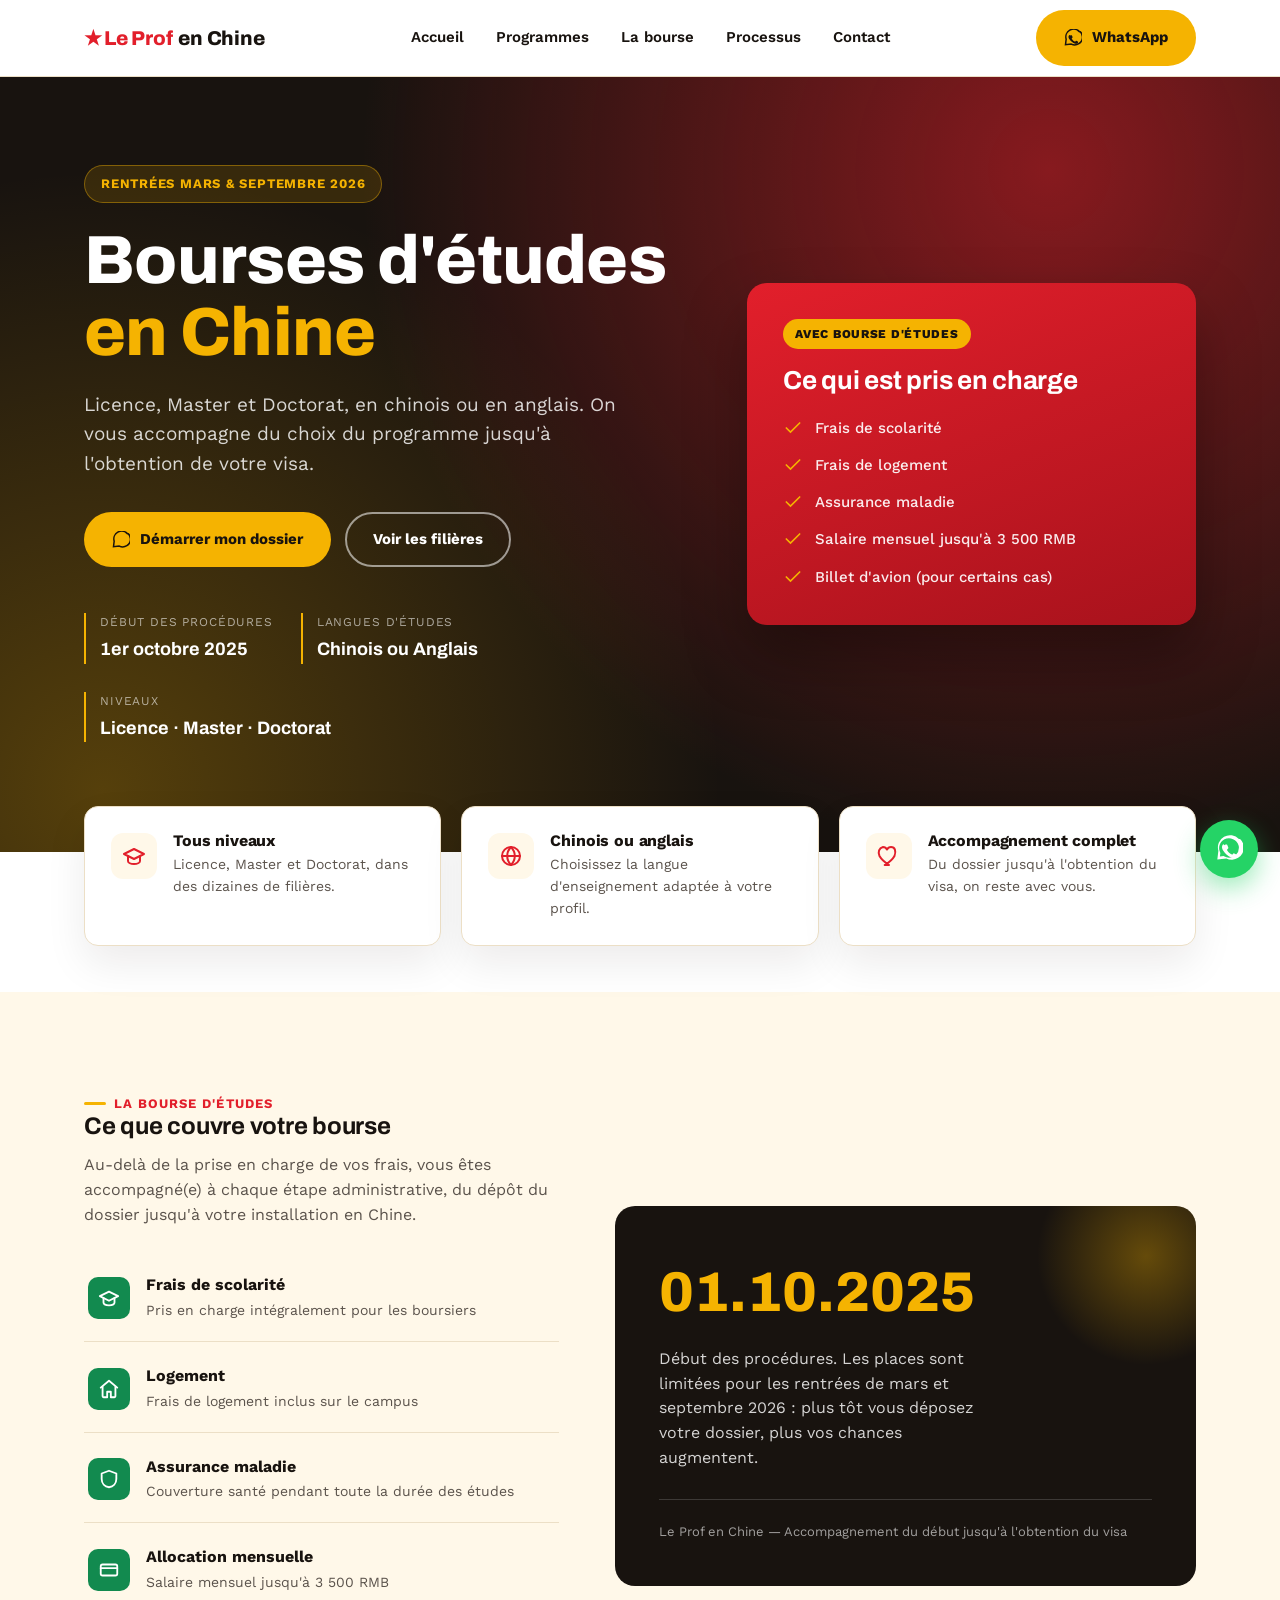
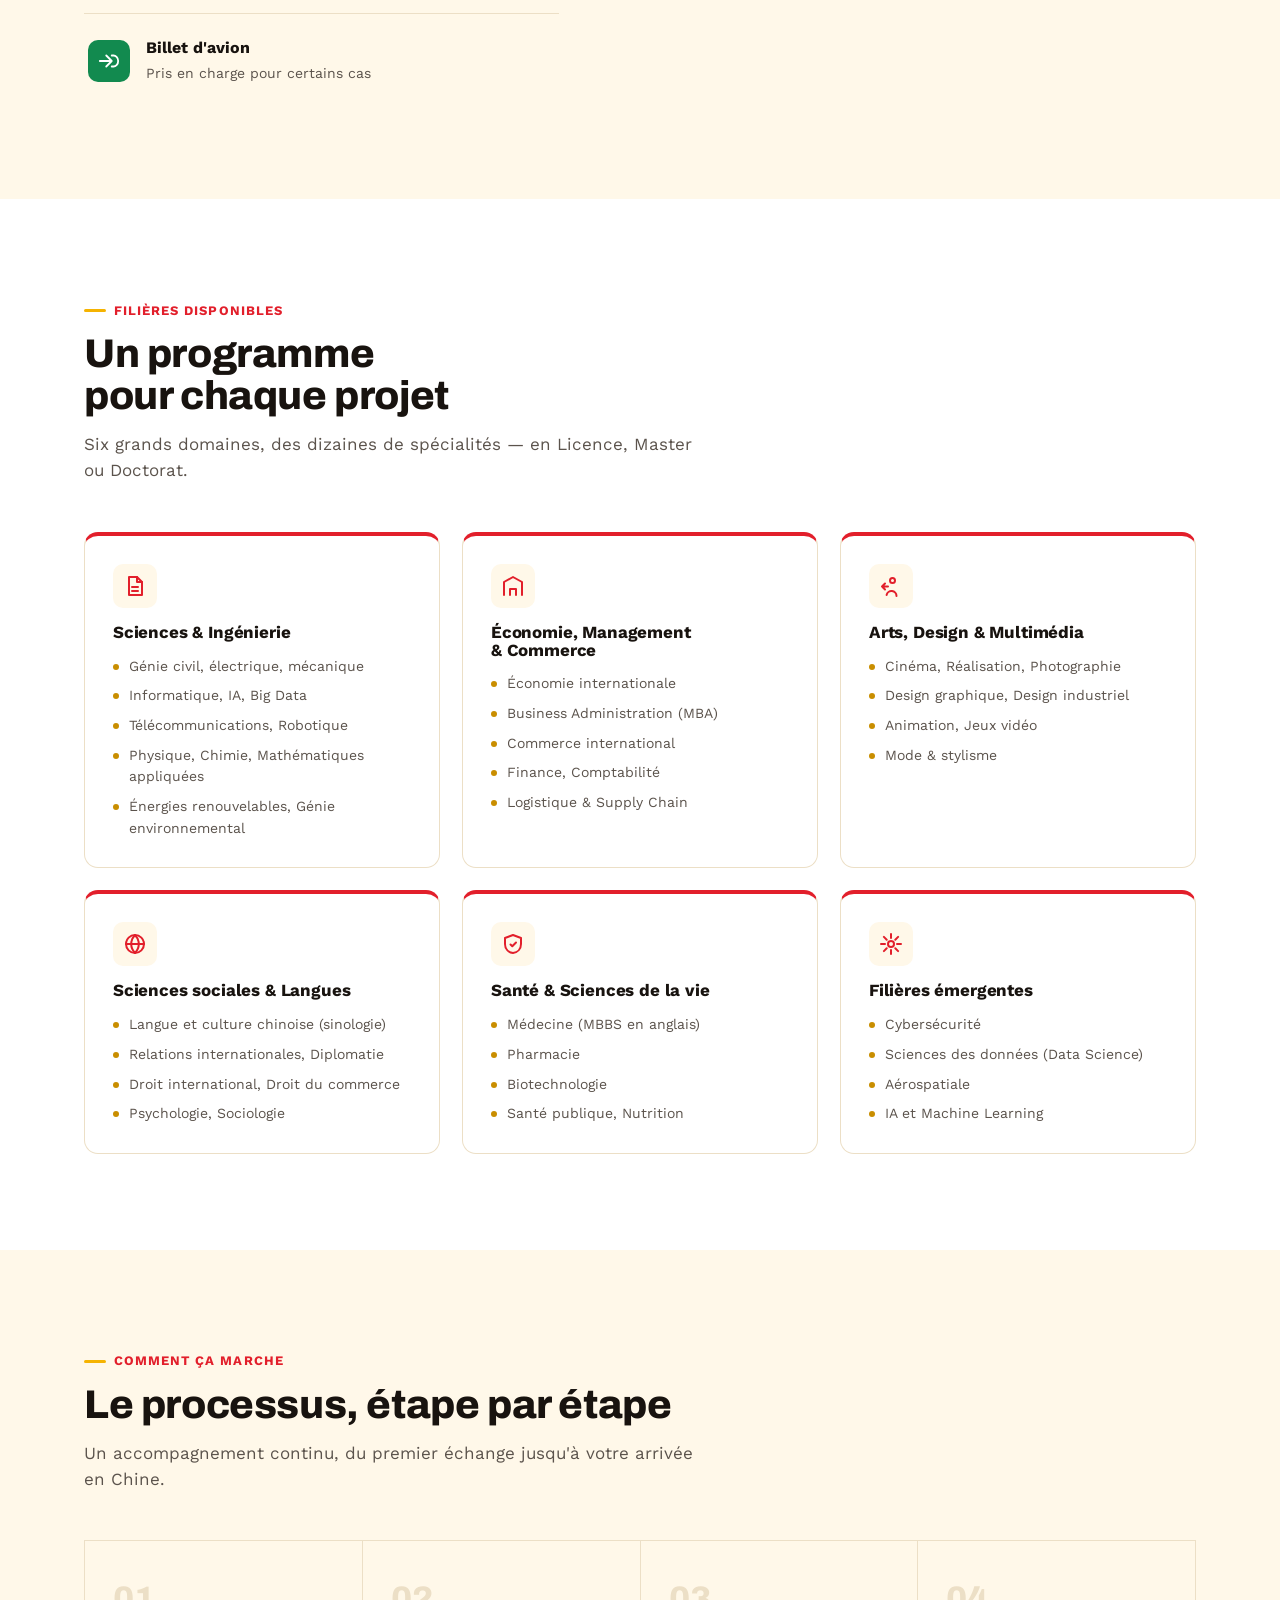
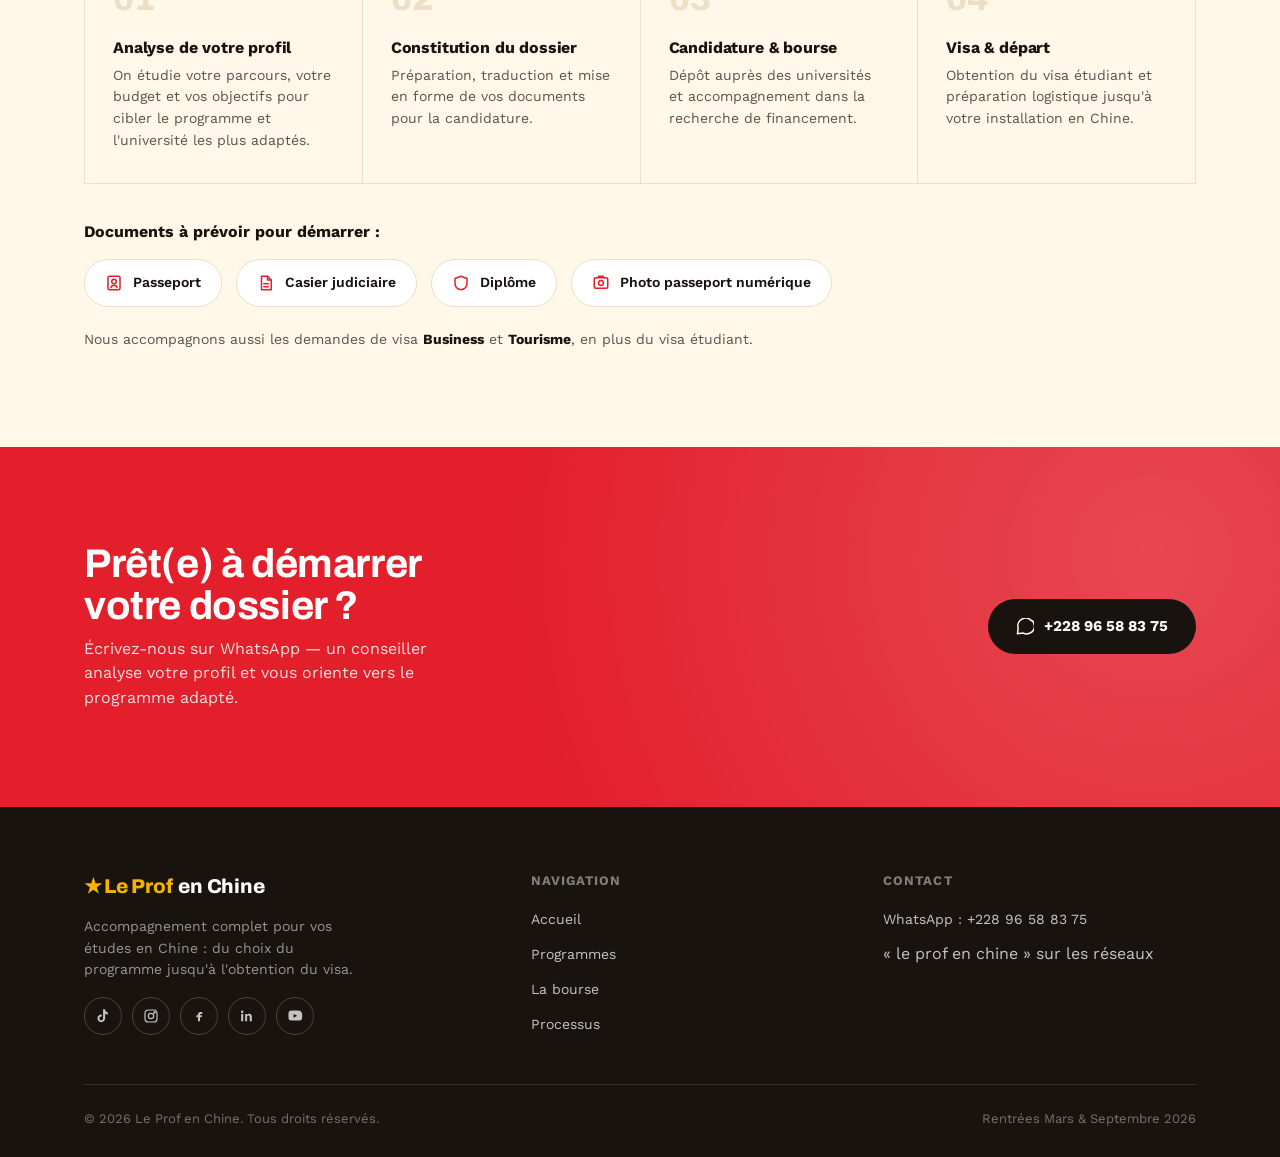
==== site_vitrine/index.html @ 656c13ec "Réorganise le dépôt et ajoute le site vitrine - Déplace l'application Django (agent WhatsApp + dashb" ====
<!DOCTYPE html>
<html lang="fr">
<head>
<meta charset="UTF-8">
<meta name="viewport" content="width=device-width, initial-scale=1.0">
<title>Le Prof en Chine — Bourses d'études en Chine</title>
<meta name="description" content="Licence, Master, Doctorat en Chine avec bourse : programmes, avantages et accompagnement complet du dossier jusqu'au visa. Rentrées mars et septembre 2026.">

<link rel="preconnect" href="https://fonts.googleapis.com">
<link rel="preconnect" href="https://fonts.gstatic.com" crossorigin>
<link href="https://fonts.googleapis.com/css2?family=Archivo:wght@700;800&family=Work+Sans:wght@400;500;600;700&display=swap" rel="stylesheet">

<link rel="stylesheet" href="assets/css/style.css">
</head>
<body>

<!-- =========================================================
     HEADER
========================================================= -->
<header class="site-header">
    <div class="container">
        <a href="#accueil" class="logo">
            <span class="star">★</span><span class="accent">Le Prof</span>&nbsp;en&nbsp;Chine
        </a>

        <nav class="nav-links" id="navLinks">
            <a href="#accueil">Accueil</a>
            <a href="#programmes">Programmes</a>
            <a href="#bourse">La bourse</a>
            <a href="#processus">Processus</a>
            <a href="#contact">Contact</a>
        </nav>

        <div class="header-actions">
            <a href="https://wa.me/22896588375" target="_blank" rel="noopener" class="btn btn-primary">
                <svg viewBox="0 0 24 24" fill="none" stroke="currentColor" stroke-width="2"><path d="M20.5 3.5a10.4 10.4 0 0 0-17.6 10L2 21l7.7-.9a10.4 10.4 0 0 0 15-9.4c0-2.8-1.1-5.4-3.2-7.2Z"/><path d="M8.5 8.7c.2-.5.5-.5.8-.5h.6c.2 0 .5 0 .7.5s.8 1.9.8 2.1.1.3 0 .5c-.1.2-.2.3-.4.5l-.5.6c-.2.2-.3.4-.1.7.2.3.8 1.3 1.7 2.1 1.2 1 2.1 1.4 2.4 1.5.3.2.5.1.7-.1l.6-.7c.2-.3.4-.2.7-.1l1.8.9c.3.1.5.2.5.4.1.5.1 1.1-.2 1.5-.3.5-1.5 1.1-2.2 1.1-.7 0-1.5-.1-3.8-1.1-3.2-1.4-5.1-4.6-5.3-4.8-.2-.2-1.3-1.7-1.3-3.2 0-1.5.8-2.3 1.1-2.6Z" fill="currentColor" stroke="none"/></svg>
                <span>WhatsApp</span>
            </a>
            <button class="nav-toggle" id="navToggle" aria-label="Ouvrir le menu" aria-expanded="false">
                <svg viewBox="0 0 24 24" fill="none" stroke="currentColor" stroke-width="2" stroke-linecap="round"><path d="M4 7h16M4 12h16M4 17h16"/></svg>
            </button>
        </div>
    </div>
</header>

<!-- =========================================================
     HERO
========================================================= -->
<section class="hero" id="accueil">
    <div class="container">
        <div>
            <span class="hero-eyebrow">Rentrées mars &amp; septembre 2026</span>

            <h1>Bourses d'études<br><span class="hl-gold">en Chine</span></h1>

            <p class="lede">
                Licence, Master et Doctorat, en chinois ou en anglais.
                On vous accompagne du choix du programme jusqu'à l'obtention
                de votre visa.
            </p>

            <div class="hero-cta">
                <a href="https://wa.me/22896588375" target="_blank" rel="noopener" class="btn btn-primary">
                    <svg viewBox="0 0 24 24" fill="none" stroke="currentColor" stroke-width="2"><path d="M20.5 3.5a10.4 10.4 0 0 0-17.6 10L2 21l7.7-.9a10.4 10.4 0 0 0 15-9.4c0-2.8-1.1-5.4-3.2-7.2Z"/></svg>
                    Démarrer mon dossier
                </a>
                <a href="#programmes" class="btn btn-outline">Voir les filières</a>
            </div>

            <div class="hero-facts">
                <div>
                    <span class="fact-label">Début des procédures</span>
                    <span class="fact-value">1er octobre 2025</span>
                </div>
                <div>
                    <span class="fact-label">Langues d'études</span>
                    <span class="fact-value">Chinois ou Anglais</span>
                </div>
                <div>
                    <span class="fact-label">Niveaux</span>
                    <span class="fact-value">Licence · Master · Doctorat</span>
                </div>
            </div>
        </div>

        <div class="hero-panel">
            <span class="panel-tag">Avec bourse d'études</span>
            <h3>Ce qui est pris en charge</h3>
            <ul>
                <li>
                    <svg viewBox="0 0 24 24" fill="none" stroke="currentColor" stroke-width="2" stroke-linecap="round"><path d="M20 6 9 17l-5-5"/></svg>
                    Frais de scolarité
                </li>
                <li>
                    <svg viewBox="0 0 24 24" fill="none" stroke="currentColor" stroke-width="2" stroke-linecap="round"><path d="M20 6 9 17l-5-5"/></svg>
                    Frais de logement
                </li>
                <li>
                    <svg viewBox="0 0 24 24" fill="none" stroke="currentColor" stroke-width="2" stroke-linecap="round"><path d="M20 6 9 17l-5-5"/></svg>
                    Assurance maladie
                </li>
                <li>
                    <svg viewBox="0 0 24 24" fill="none" stroke="currentColor" stroke-width="2" stroke-linecap="round"><path d="M20 6 9 17l-5-5"/></svg>
                    Salaire mensuel jusqu'à 3 500 RMB
                </li>
                <li>
                    <svg viewBox="0 0 24 24" fill="none" stroke="currentColor" stroke-width="2" stroke-linecap="round"><path d="M20 6 9 17l-5-5"/></svg>
                    Billet d'avion (pour certains cas)
                </li>
            </ul>
        </div>
    </div>
</section>

<!-- =========================================================
     VALUE STRIP
========================================================= -->
<section class="value-strip">
    <div class="container">
        <div class="value-card reveal">
            <div class="icon">
                <svg viewBox="0 0 24 24" fill="none" stroke="currentColor" stroke-width="2" stroke-linecap="round" stroke-linejoin="round"><path d="M22 10 12 5 2 10l10 5 10-5Z"/><path d="M6 12v5c0 1.7 2.7 3 6 3s6-1.3 6-3v-5"/></svg>
            </div>
            <div>
                <h4>Tous niveaux</h4>
                <p>Licence, Master et Doctorat, dans des dizaines de filières.</p>
            </div>
        </div>

        <div class="value-card reveal">
            <div class="icon">
                <svg viewBox="0 0 24 24" fill="none" stroke="currentColor" stroke-width="2" stroke-linecap="round" stroke-linejoin="round"><circle cx="12" cy="12" r="9"/><path d="M3 12h18M12 3c2.5 2.6 3.8 5.7 3.8 9s-1.3 6.4-3.8 9c-2.5-2.6-3.8-5.7-3.8-9S9.5 5.6 12 3Z"/></svg>
            </div>
            <div>
                <h4>Chinois ou anglais</h4>
                <p>Choisissez la langue d'enseignement adaptée à votre profil.</p>
            </div>
        </div>

        <div class="value-card reveal">
            <div class="icon">
                <svg viewBox="0 0 24 24" fill="none" stroke="currentColor" stroke-width="2" stroke-linecap="round" stroke-linejoin="round"><path d="M12 21s-7-4.5-9.5-9C.7 8 2 4 6 3c2 0 3.5 1.5 4 2.5C10.5 4.5 12 3 14 3c4 0 5.3 4 3.5 9-2.5 4.5-9.5 9-9.5 9-.7 0 0 0 0 0Z"/></svg>
            </div>
            <div>
                <h4>Accompagnement complet</h4>
                <p>Du dossier jusqu'à l'obtention du visa, on reste avec vous.</p>
            </div>
        </div>
    </div>
</section>

<!-- =========================================================
     BOURSE — AVANTAGES
========================================================= -->
<section id="bourse" class="alt">
    <div class="container">
        <div class="benefits-wrap">
            <div class="reveal">
                <span class="eyebrow">La bourse d'études</span>
                <h2>Ce que couvre votre bourse</h2>
                <p style="margin-top:14px;color:var(--ink-soft);">
                    Au-delà de la prise en charge de vos frais, vous êtes
                    accompagné(e) à chaque étape administrative, du dépôt
                    du dossier jusqu'à votre installation en Chine.
                </p>

                <div class="benefits-list" style="margin-top:28px;">
                    <div class="benefit-row">
                        <span class="icon">
                            <svg viewBox="0 0 24 24" fill="none" stroke="currentColor" stroke-width="2" stroke-linecap="round" stroke-linejoin="round"><path d="M22 10 12 5 2 10l10 5 10-5Z"/><path d="M6 12v5c0 1.7 2.7 3 6 3s6-1.3 6-3v-5"/></svg>
                        </span>
                        <span class="text">
                            <strong>Frais de scolarité</strong>
                            <span>Pris en charge intégralement pour les boursiers</span>
                        </span>
                    </div>
                    <div class="benefit-row">
                        <span class="icon">
                            <svg viewBox="0 0 24 24" fill="none" stroke="currentColor" stroke-width="2" stroke-linecap="round" stroke-linejoin="round"><path d="M3 10.5 12 3l9 7.5"/><path d="M5 9.5V20a1 1 0 0 0 1 1h4v-6h4v6h4a1 1 0 0 0 1-1V9.5"/></svg>
                        </span>
                        <span class="text">
                            <strong>Logement</strong>
                            <span>Frais de logement inclus sur le campus</span>
                        </span>
                    </div>
                    <div class="benefit-row">
                        <span class="icon">
                            <svg viewBox="0 0 24 24" fill="none" stroke="currentColor" stroke-width="2" stroke-linecap="round" stroke-linejoin="round"><path d="M12 3 4 6v6c0 5 3.4 8.4 8 9 4.6-.6 8-4 8-9V6l-8-3Z"/></svg>
                        </span>
                        <span class="text">
                            <strong>Assurance maladie</strong>
                            <span>Couverture santé pendant toute la durée des études</span>
                        </span>
                    </div>
                    <div class="benefit-row">
                        <span class="icon">
                            <svg viewBox="0 0 24 24" fill="none" stroke="currentColor" stroke-width="2" stroke-linecap="round" stroke-linejoin="round"><rect x="3" y="6" width="18" height="12" rx="2"/><path d="M3 10h18"/></svg>
                        </span>
                        <span class="text">
                            <strong>Allocation mensuelle</strong>
                            <span>Salaire mensuel jusqu'à 3 500 RMB</span>
                        </span>
                    </div>
                    <div class="benefit-row">
                        <span class="icon">
                            <svg viewBox="0 0 24 24" fill="none" stroke="currentColor" stroke-width="2" stroke-linecap="round" stroke-linejoin="round"><path d="M2 12h13M9 6l6 6-6 6"/><path d="M15 6h2c2 0 5 2 5 6s-3 6-5 6h-2"/></svg>
                        </span>
                        <span class="text">
                            <strong>Billet d'avion</strong>
                            <span>Pris en charge pour certains cas</span>
                        </span>
                    </div>
                </div>
            </div>

            <div class="benefits-card reveal">
                <span class="stat">01.10.2025</span>
                <p>Début des procédures. Les places sont limitées pour les
                    rentrées de mars et septembre 2026 : plus tôt vous
                    déposez votre dossier, plus vos chances augmentent.</p>
                <div class="quote-source">Le Prof en Chine — Accompagnement du début jusqu'à l'obtention du visa</div>
            </div>
        </div>
    </div>
</section>

<!-- =========================================================
     PROGRAMMES / FILIÈRES
========================================================= -->
<section id="programmes">
    <div class="container">
        <div class="section-head reveal">
            <span class="eyebrow">Filières disponibles</span>
            <h2>Un programme pour chaque projet</h2>
            <p>Six grands domaines, des dizaines de spécialités — en Licence, Master ou Doctorat.</p>
        </div>

        <div class="programs-grid">

            <div class="program-card reveal">
                <div class="icon">
                    <svg viewBox="0 0 24 24" fill="none" stroke="currentColor" stroke-width="2" stroke-linecap="round" stroke-linejoin="round"><path d="M14 3v5h5"/><path d="M6 3h8l5 5v13H6z"/><path d="M9 13h6M9 17h6"/></svg>
                </div>
                <h3>Sciences &amp; Ingénierie</h3>
                <ul>
                    <li>Génie civil, électrique, mécanique</li>
                    <li>Informatique, IA, Big Data</li>
                    <li>Télécommunications, Robotique</li>
                    <li>Physique, Chimie, Mathématiques appliquées</li>
                    <li>Énergies renouvelables, Génie environnemental</li>
                </ul>
            </div>

            <div class="program-card reveal">
                <div class="icon">
                    <svg viewBox="0 0 24 24" fill="none" stroke="currentColor" stroke-width="2" stroke-linecap="round" stroke-linejoin="round"><path d="M3 21V8l9-5 9 5v13"/><path d="M9 21v-6h6v6"/></svg>
                </div>
                <h3>Économie, Management &amp; Commerce</h3>
                <ul>
                    <li>Économie internationale</li>
                    <li>Business Administration (MBA)</li>
                    <li>Commerce international</li>
                    <li>Finance, Comptabilité</li>
                    <li>Logistique &amp; Supply Chain</li>
                </ul>
            </div>

            <div class="program-card reveal">
                <div class="icon">
                    <svg viewBox="0 0 24 24" fill="none" stroke="currentColor" stroke-width="2" stroke-linecap="round" stroke-linejoin="round"><circle cx="13.5" cy="6.5" r="2.5"/><path d="M17.5 22a5 5 0 0 0-9.9-1M6 9.5l-3 3 3 3M3 12.5h6"/></svg>
                </div>
                <h3>Arts, Design &amp; Multimédia</h3>
                <ul>
                    <li>Cinéma, Réalisation, Photographie</li>
                    <li>Design graphique, Design industriel</li>
                    <li>Animation, Jeux vidéo</li>
                    <li>Mode &amp; stylisme</li>
                </ul>
            </div>

            <div class="program-card reveal">
                <div class="icon">
                    <svg viewBox="0 0 24 24" fill="none" stroke="currentColor" stroke-width="2" stroke-linecap="round" stroke-linejoin="round"><circle cx="12" cy="12" r="9"/><path d="M3 12h18M12 3c2.5 2.6 3.8 5.7 3.8 9s-1.3 6.4-3.8 9c-2.5-2.6-3.8-5.7-3.8-9S9.5 5.6 12 3Z"/></svg>
                </div>
                <h3>Sciences sociales &amp; Langues</h3>
                <ul>
                    <li>Langue et culture chinoise (sinologie)</li>
                    <li>Relations internationales, Diplomatie</li>
                    <li>Droit international, Droit du commerce</li>
                    <li>Psychologie, Sociologie</li>
                </ul>
            </div>

            <div class="program-card reveal">
                <div class="icon">
                    <svg viewBox="0 0 24 24" fill="none" stroke="currentColor" stroke-width="2" stroke-linecap="round" stroke-linejoin="round"><path d="M12 3 4 6v6c0 5 3.4 8.4 8 9 4.6-.6 8-4 8-9V6l-8-3Z"/><path d="M9.5 12.5l1.8 1.8L15 10.5"/></svg>
                </div>
                <h3>Santé &amp; Sciences de la vie</h3>
                <ul>
                    <li>Médecine (MBBS en anglais)</li>
                    <li>Pharmacie</li>
                    <li>Biotechnologie</li>
                    <li>Santé publique, Nutrition</li>
                </ul>
            </div>

            <div class="program-card reveal">
                <div class="icon">
                    <svg viewBox="0 0 24 24" fill="none" stroke="currentColor" stroke-width="2" stroke-linecap="round" stroke-linejoin="round"><path d="M12 2v4M12 18v4M4.9 4.9l2.8 2.8M16.3 16.3l2.8 2.8M2 12h4M18 12h4M4.9 19.1l2.8-2.8M16.3 7.7l2.8-2.8"/><circle cx="12" cy="12" r="3"/></svg>
                </div>
                <h3>Filières émergentes</h3>
                <ul>
                    <li>Cybersécurité</li>
                    <li>Sciences des données (Data Science)</li>
                    <li>Aérospatiale</li>
                    <li>IA et Machine Learning</li>
                </ul>
            </div>

        </div>
    </div>
</section>

<!-- =========================================================
     PROCESSUS
========================================================= -->
<section id="processus" class="alt">
    <div class="container">
        <div class="section-head reveal">
            <span class="eyebrow">Comment ça marche</span>
            <h2>Le processus, étape par étape</h2>
            <p>Un accompagnement continu, du premier échange jusqu'à votre arrivée en Chine.</p>
        </div>

        <div class="process-list reveal">
            <div class="process-step">
                <h4>Analyse de votre profil</h4>
                <p>On étudie votre parcours, votre budget et vos objectifs pour cibler le programme et l'université les plus adaptés.</p>
            </div>
            <div class="process-step">
                <h4>Constitution du dossier</h4>
                <p>Préparation, traduction et mise en forme de vos documents pour la candidature.</p>
            </div>
            <div class="process-step">
                <h4>Candidature &amp; bourse</h4>
                <p>Dépôt auprès des universités et accompagnement dans la recherche de financement.</p>
            </div>
            <div class="process-step">
                <h4>Visa &amp; départ</h4>
                <p>Obtention du visa étudiant et préparation logistique jusqu'à votre installation en Chine.</p>
            </div>
        </div>

        <div style="margin-top:36px;" class="reveal">
            <p style="font-weight:700;margin-bottom:14px;">Documents à prévoir pour démarrer :</p>
            <div class="docs-strip">
                <span class="doc-chip">
                    <svg viewBox="0 0 24 24" fill="none" stroke="currentColor" stroke-width="2" stroke-linecap="round" stroke-linejoin="round"><rect x="4" y="3" width="16" height="18" rx="2"/><circle cx="12" cy="10" r="3"/><path d="M8 18c.5-2 2-3 4-3s3.5 1 4 3"/></svg>
                    Passeport
                </span>
                <span class="doc-chip">
                    <svg viewBox="0 0 24 24" fill="none" stroke="currentColor" stroke-width="2" stroke-linecap="round" stroke-linejoin="round"><path d="M14 3v5h5"/><path d="M6 3h8l5 5v13H6z"/><path d="M9 13h6M9 17h6"/></svg>
                    Casier judiciaire
                </span>
                <span class="doc-chip">
                    <svg viewBox="0 0 24 24" fill="none" stroke="currentColor" stroke-width="2" stroke-linecap="round" stroke-linejoin="round"><path d="M12 3 4 6v6c0 5 3.4 8.4 8 9 4.6-.6 8-4 8-9V6l-8-3Z"/></svg>
                    Diplôme
                </span>
                <span class="doc-chip">
                    <svg viewBox="0 0 24 24" fill="none" stroke="currentColor" stroke-width="2" stroke-linecap="round" stroke-linejoin="round"><rect x="3" y="5" width="18" height="14" rx="2"/><circle cx="12" cy="12" r="3.2"/><path d="M8 5l1-2h6l1 2"/></svg>
                    Photo passeport numérique
                </span>
            </div>
            <p class="visa-note">Nous accompagnons aussi les demandes de visa <strong>Business</strong> et <strong>Tourisme</strong>, en plus du visa étudiant.</p>
        </div>
    </div>
</section>

<!-- =========================================================
     CTA FINALE
========================================================= -->
<section class="final-cta" id="contact">
    <div class="container">
        <div>
            <h2>Prêt(e) à démarrer votre dossier ?</h2>
            <p>Écrivez-nous sur WhatsApp — un conseiller analyse votre profil et vous oriente vers le programme adapté.</p>
        </div>
        <a href="https://wa.me/22896588375" target="_blank" rel="noopener" class="btn btn-dark">
            <svg viewBox="0 0 24 24" fill="none" stroke="currentColor" stroke-width="2"><path d="M20.5 3.5a10.4 10.4 0 0 0-17.6 10L2 21l7.7-.9a10.4 10.4 0 0 0 15-9.4c0-2.8-1.1-5.4-3.2-7.2Z"/></svg>
            +228 96 58 83 75
        </a>
    </div>
</section>

<!-- =========================================================
     FOOTER
========================================================= -->
<footer>
    <div class="container">
        <div class="footer-grid">
            <div>
                <a href="#accueil" class="logo">
                    <span class="star">★</span><span class="accent">Le Prof</span>&nbsp;en&nbsp;Chine
                </a>
                <p class="footer-tagline">
                    Accompagnement complet pour vos études en Chine :
                    du choix du programme jusqu'à l'obtention du visa.
                </p>

                <div class="social-row">
                    <!-- ⚠️ Liens à compléter avec les vraies URLs de vos profils -->
                    <a href="#" aria-label="TikTok">
                        <svg viewBox="0 0 24 24" fill="currentColor"><path d="M16.6 5.1c-.9-.8-1.4-1.9-1.4-3.1h-3.1v13.6c0 1.5-1.2 2.7-2.7 2.7s-2.7-1.2-2.7-2.7 1.2-2.7 2.7-2.7c.3 0 .5 0 .8.1V9.8c-.3 0-.5-.1-.8-.1-3.2 0-5.8 2.6-5.8 5.8s2.6 5.8 5.8 5.8 5.8-2.6 5.8-5.8V8.4c1.2.9 2.7 1.4 4.3 1.4V6.7c-1 0-1.9-.3-2.9-1.6Z"/></svg>
                    </a>
                    <a href="#" aria-label="Instagram">
                        <svg viewBox="0 0 24 24" fill="none" stroke="currentColor" stroke-width="1.8"><rect x="3" y="3" width="18" height="18" rx="5"/><circle cx="12" cy="12" r="4"/><circle cx="17.2" cy="6.8" r="1"/></svg>
                    </a>
                    <a href="#" aria-label="Facebook">
                        <svg viewBox="0 0 24 24" fill="currentColor"><path d="M14 9h3V6h-3c-2 0-3.5 1.6-3.5 3.5V11H8v3h2.5v6h3v-6H16l.5-3h-3V9.8c0-.5.3-.8.5-.8Z"/></svg>
                    </a>
                    <a href="#" aria-label="LinkedIn">
                        <svg viewBox="0 0 24 24" fill="currentColor"><path d="M4.8 3.9a1.9 1.9 0 1 0 0 3.8 1.9 1.9 0 0 0 0-3.8ZM3.2 9h3.2v11H3.2V9Zm6 0h3v1.5h.1c.4-.8 1.5-1.7 3.1-1.7 3.3 0 3.9 2.2 3.9 5V20h-3.2v-5.6c0-1.3 0-3-1.8-3s-2.1 1.4-2.1 2.9V20H9.2V9Z"/></svg>
                    </a>
                    <a href="#" aria-label="YouTube">
                        <svg viewBox="0 0 24 24" fill="currentColor"><path d="M21.6 7.2s-.2-1.5-.9-2.2c-.8-.9-1.7-.9-2.2-1C15.3 3.8 12 3.8 12 3.8h0s-3.3 0-6.5.2c-.5 0-1.4.1-2.2 1-.7.7-.9 2.2-.9 2.2S2.2 9 2.2 10.7v1.5C2.2 14 2.4 15.6 2.4 15.6s.2 1.5.9 2.2c.8.9 1.9.8 2.4.9 1.7.2 7.3.2 7.3.2s3.3 0 6.5-.2c.5-.1 1.4-.1 2.2-1 .7-.7.9-2.2.9-2.2s.2-1.6.2-3.3v-1.5c0-1.7-.2-3.4-.2-3.4ZM9.9 14.6V8.9l5.4 2.9-5.4 2.8Z"/></svg>
                    </a>
                </div>
            </div>

            <div class="footer-col">
                <h5>Navigation</h5>
                <ul>
                    <li><a href="#accueil">Accueil</a></li>
                    <li><a href="#programmes">Programmes</a></li>
                    <li><a href="#bourse">La bourse</a></li>
                    <li><a href="#processus">Processus</a></li>
                </ul>
            </div>

            <div class="footer-col">
                <h5>Contact</h5>
                <ul>
                    <li><a href="https://wa.me/22896588375" target="_blank" rel="noopener">WhatsApp : +228 96 58 83 75</a></li>
                    <li><span>« le prof en chine » sur les réseaux</span></li>
                </ul>
            </div>
        </div>

        <div class="footer-bottom">
            <span>© <span id="year"></span> Le Prof en Chine. Tous droits réservés.</span>
            <span>Rentrées Mars &amp; Septembre 2026</span>
        </div>
    </div>
</footer>

<a href="https://wa.me/22896588375" target="_blank" rel="noopener" class="whatsapp-float" aria-label="Contacter sur WhatsApp">
    <svg viewBox="0 0 24 24" fill="currentColor"><path d="M20.5 3.5a10.4 10.4 0 0 0-17.6 10L2 21l7.7-.9a10.4 10.4 0 0 0 15-9.4c0-2.8-1.1-5.4-3.2-7.2Zm-8.5 16a8.4 8.4 0 0 1-4.3-1.2l-.3-.2-3.2.4.4-3.1-.2-.3A8.5 8.5 0 1 1 20.5 11a8.5 8.5 0 0 1-8.5 8.5Z"/><path d="M8.5 8.7c.2-.5.5-.5.8-.5h.6c.2 0 .5 0 .7.5s.8 1.9.8 2.1.1.3 0 .5c-.1.2-.2.3-.4.5l-.5.6c-.2.2-.3.4-.1.7.2.3.8 1.3 1.7 2.1 1.2 1 2.1 1.4 2.4 1.5.3.2.5.1.7-.1l.6-.7c.2-.3.4-.2.7-.1l1.8.9c.3.1.5.2.5.4.1.5.1 1.1-.2 1.5-.3.5-1.5 1.1-2.2 1.1-.7 0-1.5-.1-3.8-1.1-3.2-1.4-5.1-4.6-5.3-4.8-.2-.2-1.3-1.7-1.3-3.2 0-1.5.8-2.3 1.1-2.6Z"/></svg>
</a>

<script src="assets/js/script.js"></script>
</body>
</html>
---- site_vitrine/assets/css/style.css ----
/* =========================================================
   LE PROF EN CHINE — SITE VITRINE
   Palette : rouge / or / vert (identité des supports de com)
   Display : Archivo — Texte : Work Sans
   ========================================================= */

:root {
    --red: #e21f2b;
    --red-deep: #a8121c;
    --gold: #f5b301;
    --gold-deep: #c98e00;
    --green: #128a4f;
    --ink: #18130f;
    --ink-soft: #5b534c;
    --paper: #ffffff;
    --paper-alt: #fff8e9;
    --line: #ecdfc6;
    --night: #18130f;

    --font-display: "Archivo", "Arial Black", sans-serif;
    --font-body: "Work Sans", "Segoe UI", sans-serif;

    --container: 1160px;
    --radius: 8px;
}

/* =========================
   RESET
========================= */

* {
    margin: 0;
    padding: 0;
    box-sizing: border-box;
}

html {
    scroll-behavior: smooth;
}

@media (prefers-reduced-motion: reduce) {
    html {
        scroll-behavior: auto;
    }
    * {
        animation-duration: 0.01ms !important;
        transition-duration: 0.01ms !important;
    }
}

body {
    font-family: var(--font-body);
    color: var(--ink);
    background: var(--paper);
    line-height: 1.55;
    -webkit-font-smoothing: antialiased;
}

img {
    max-width: 100%;
    display: block;
}

a {
    color: inherit;
    text-decoration: none;
}

ul {
    list-style: none;
}

h1, h2, h3, h4 {
    font-family: var(--font-display);
    line-height: 1.05;
    text-wrap: balance;
    letter-spacing: -0.01em;
}

.container {
    width: 100%;
    max-width: var(--container);
    margin: 0 auto;
    padding: 0 24px;
}

.eyebrow {
    display: inline-flex;
    align-items: center;
    gap: 8px;
    font-family: var(--font-body);
    font-weight: 700;
    font-size: 13px;
    letter-spacing: 0.08em;
    text-transform: uppercase;
    color: var(--red);
}

.eyebrow::before {
    content: "";
    width: 22px;
    height: 3px;
    background: var(--gold);
    border-radius: 2px;
}

section {
    padding: 96px 0;
}

@media (max-width: 760px) {
    section {
        padding: 64px 0;
    }
}

.section-head {
    max-width: 620px;
    margin-bottom: 48px;
}

.section-head h2 {
    font-size: clamp(28px, 4vw, 40px);
    margin-top: 12px;
    font-weight: 800;
}

.section-head p {
    margin-top: 14px;
    color: var(--ink-soft);
    font-size: 17px;
}

.alt {
    background: var(--paper-alt);
}

/* =========================
   BUTTONS
========================= */

.btn {
    display: inline-flex;
    align-items: center;
    gap: 10px;
    padding: 14px 26px;
    border-radius: 999px;
    font-family: var(--font-body);
    font-weight: 700;
    font-size: 15px;
    border: 2px solid transparent;
    cursor: pointer;
    transition: transform 0.15s ease, background 0.15s ease, border-color 0.15s ease;
    white-space: nowrap;
}

.btn:hover {
    transform: translateY(-2px);
}

.btn:focus-visible {
    outline: 3px solid var(--gold);
    outline-offset: 2px;
}

.btn-primary {
    background: var(--gold);
    color: var(--ink);
}

.btn-primary:hover {
    background: var(--gold-deep);
}

.btn-outline {
    border-color: rgba(255, 255, 255, 0.55);
    color: inherit;
}

.btn-outline:hover {
    border-color: currentColor;
}

.btn-dark {
    background: var(--ink);
    color: #fff;
}

.btn-dark:hover {
    background: #000;
}

.btn svg {
    width: 18px;
    height: 18px;
    flex-shrink: 0;
}

/* =========================
   HEADER
========================= */

.site-header {
    position: sticky;
    top: 0;
    z-index: 100;
    background: rgba(255, 255, 255, 0.92);
    backdrop-filter: blur(8px);
    border-bottom: 1px solid var(--line);
}

.site-header .container {
    display: flex;
    align-items: center;
    justify-content: space-between;
    height: 76px;
}

.logo {
    display: flex;
    align-items: baseline;
    gap: 2px;
    font-family: var(--font-display);
    font-weight: 800;
    font-size: 20px;
    letter-spacing: -0.01em;
}

.logo .star {
    color: var(--red);
}

.logo .accent {
    color: var(--red);
}

.nav-links {
    display: flex;
    align-items: center;
    gap: 32px;
}

.nav-links a {
    font-weight: 600;
    font-size: 15px;
    color: var(--ink);
    position: relative;
    padding: 6px 0;
}

.nav-links a::after {
    content: "";
    position: absolute;
    left: 0;
    right: 0;
    bottom: 0;
    height: 2px;
    background: var(--red);
    transform: scaleX(0);
    transform-origin: left;
    transition: transform 0.2s ease;
}

.nav-links a:hover::after {
    transform: scaleX(1);
}

.header-actions {
    display: flex;
    align-items: center;
    gap: 18px;
}

.nav-toggle {
    display: none;
    background: none;
    border: none;
    cursor: pointer;
    padding: 8px;
}

.nav-toggle svg {
    width: 26px;
    height: 26px;
}

@media (max-width: 860px) {
    .nav-links {
        position: fixed;
        top: 76px;
        left: 0;
        right: 0;
        background: var(--paper);
        flex-direction: column;
        align-items: flex-start;
        gap: 0;
        padding: 8px 24px 20px;
        border-bottom: 1px solid var(--line);
        transform: translateY(-8px);
        opacity: 0;
        pointer-events: none;
        transition: opacity 0.18s ease, transform 0.18s ease;
    }

    .nav-links.open {
        transform: translateY(0);
        opacity: 1;
        pointer-events: auto;
    }

    .nav-links a {
        width: 100%;
        padding: 12px 0;
        border-bottom: 1px solid var(--line);
    }

    .header-actions .btn-primary span {
        display: none;
    }

    .nav-toggle {
        display: block;
    }
}

/* =========================
   HERO
========================= */

.hero {
    position: relative;
    background: var(--night);
    color: #fff;
    overflow: hidden;
    padding: 88px 0 110px;
}

.hero::before {
    content: "";
    position: absolute;
    inset: 0;
    background:
        radial-gradient(circle at 82% 12%, rgba(226, 31, 43, 0.55), transparent 55%),
        radial-gradient(circle at 8% 92%, rgba(245, 179, 1, 0.28), transparent 45%);
    pointer-events: none;
}

.hero .container {
    position: relative;
    display: grid;
    grid-template-columns: 1.15fr 0.85fr;
    gap: 56px;
    align-items: center;
}

@media (max-width: 900px) {
    .hero .container {
        grid-template-columns: 1fr;
    }
}

.hero-eyebrow {
    display: inline-flex;
    align-items: center;
    gap: 8px;
    background: rgba(245, 179, 1, 0.14);
    border: 1px solid rgba(245, 179, 1, 0.4);
    color: var(--gold);
    font-weight: 700;
    font-size: 13px;
    letter-spacing: 0.06em;
    text-transform: uppercase;
    padding: 8px 16px;
    border-radius: 999px;
}

.hero h1 {
    margin-top: 22px;
    font-size: clamp(40px, 6vw, 68px);
    font-weight: 800;
}

.hero h1 .hl-gold {
    color: var(--gold);
}

.hero p.lede {
    margin-top: 22px;
    font-size: 19px;
    color: rgba(255, 255, 255, 0.82);
    max-width: 46ch;
}

.hero-cta {
    margin-top: 34px;
    display: flex;
    flex-wrap: wrap;
    gap: 14px;
}

.hero-facts {
    margin-top: 46px;
    display: flex;
    gap: 28px;
    flex-wrap: wrap;
}

.hero-facts div {
    border-left: 2px solid var(--gold);
    padding-left: 14px;
}

.hero-facts .fact-label {
    display: block;
    font-size: 12px;
    letter-spacing: 0.07em;
    text-transform: uppercase;
    color: rgba(255, 255, 255, 0.6);
    margin-bottom: 4px;
}

.hero-facts .fact-value {
    font-family: var(--font-display);
    font-weight: 700;
    font-size: 18px;
}

/* Hero side panel : carte "programme" stylisée, sans photo requise */

.hero-panel {
    position: relative;
    background: linear-gradient(160deg, var(--red) 0%, var(--red-deep) 100%);
    border-radius: 20px;
    padding: 36px;
    box-shadow: 0 30px 60px rgba(0, 0, 0, 0.35);
}

.hero-panel .panel-tag {
    display: inline-block;
    background: var(--gold);
    color: var(--ink);
    font-weight: 800;
    font-size: 12px;
    letter-spacing: 0.06em;
    text-transform: uppercase;
    padding: 6px 12px;
    border-radius: 999px;
}

.hero-panel h3 {
    color: #fff;
    font-size: 26px;
    margin-top: 18px;
}

.hero-panel ul {
    margin-top: 22px;
    display: flex;
    flex-direction: column;
    gap: 14px;
}

.hero-panel li {
    display: flex;
    align-items: flex-start;
    gap: 12px;
    color: rgba(255, 255, 255, 0.92);
    font-size: 15px;
    font-weight: 500;
}

.hero-panel li svg {
    width: 20px;
    height: 20px;
    flex-shrink: 0;
    color: var(--gold);
    margin-top: 1px;
}

/* =========================
   VALUE STRIP
========================= */

.value-strip {
    padding: 0;
    transform: translateY(-46px);
}

.value-strip .container {
    display: grid;
    grid-template-columns: repeat(3, 1fr);
    gap: 20px;
}

@media (max-width: 760px) {
    .value-strip .container {
        grid-template-columns: 1fr;
    }
    .value-strip {
        transform: translateY(-28px);
    }
}

.value-card {
    background: var(--paper);
    border: 1px solid var(--line);
    border-radius: 14px;
    padding: 26px;
    box-shadow: 0 18px 40px rgba(24, 19, 15, 0.08);
    display: flex;
    gap: 16px;
    align-items: flex-start;
}

.value-card .icon {
    flex-shrink: 0;
    width: 46px;
    height: 46px;
    border-radius: 12px;
    display: flex;
    align-items: center;
    justify-content: center;
    background: var(--paper-alt);
    color: var(--red);
}

.value-card .icon svg {
    width: 24px;
    height: 24px;
}

.value-card h4 {
    font-family: var(--font-body);
    font-size: 16px;
    font-weight: 700;
}

.value-card p {
    margin-top: 4px;
    font-size: 14px;
    color: var(--ink-soft);
}

/* =========================
   BENEFITS (bourse)
========================= */

.benefits-wrap {
    display: grid;
    grid-template-columns: 0.9fr 1.1fr;
    gap: 56px;
    align-items: center;
}

@media (max-width: 860px) {
    .benefits-wrap {
        grid-template-columns: 1fr;
    }
}

.benefits-list {
    display: flex;
    flex-direction: column;
    gap: 4px;
}

.benefit-row {
    display: flex;
    align-items: center;
    gap: 16px;
    padding: 18px 4px;
    border-bottom: 1px solid var(--line);
}

.benefit-row:last-child {
    border-bottom: none;
}

.benefit-row .icon {
    flex-shrink: 0;
    width: 42px;
    height: 42px;
    border-radius: 10px;
    background: var(--green);
    color: #fff;
    display: flex;
    align-items: center;
    justify-content: center;
}

.benefit-row .icon svg {
    width: 22px;
    height: 22px;
}

.benefit-row .text strong {
    display: block;
    font-size: 16px;
    font-weight: 700;
}

.benefit-row .text span {
    font-size: 14px;
    color: var(--ink-soft);
}

.benefits-card {
    background: var(--night);
    color: #fff;
    border-radius: 20px;
    padding: 44px;
    position: relative;
    overflow: hidden;
}

.benefits-card::after {
    content: "";
    position: absolute;
    right: -60px;
    top: -60px;
    width: 220px;
    height: 220px;
    border-radius: 50%;
    background: radial-gradient(circle, rgba(245, 179, 1, 0.35), transparent 70%);
}

.benefits-card .stat {
    font-family: var(--font-display);
    font-size: 56px;
    font-weight: 800;
    color: var(--gold);
    position: relative;
}

.benefits-card p {
    position: relative;
    margin-top: 10px;
    color: rgba(255, 255, 255, 0.82);
    font-size: 16px;
    max-width: 34ch;
}

.benefits-card .quote-source {
    margin-top: 28px;
    padding-top: 22px;
    border-top: 1px solid rgba(255, 255, 255, 0.16);
    font-size: 13px;
    color: rgba(255, 255, 255, 0.6);
}

/* =========================
   PROGRAMMES
========================= */

.programs-grid {
    display: grid;
    grid-template-columns: repeat(3, 1fr);
    gap: 22px;
}

@media (max-width: 980px) {
    .programs-grid {
        grid-template-columns: repeat(2, 1fr);
    }
}

@media (max-width: 620px) {
    .programs-grid {
        grid-template-columns: 1fr;
    }
}

.program-card {
    background: var(--paper);
    border: 1px solid var(--line);
    border-radius: 14px;
    padding: 28px;
    border-top: 4px solid var(--red);
    transition: transform 0.18s ease, box-shadow 0.18s ease;
}

.program-card:hover {
    transform: translateY(-4px);
    box-shadow: 0 22px 40px rgba(24, 19, 15, 0.1);
}

.program-card .icon {
    width: 44px;
    height: 44px;
    border-radius: 10px;
    background: var(--paper-alt);
    color: var(--red);
    display: flex;
    align-items: center;
    justify-content: center;
    margin-bottom: 16px;
}

.program-card .icon svg {
    width: 24px;
    height: 24px;
}

.program-card h3 {
    font-family: var(--font-body);
    font-size: 17px;
    font-weight: 700;
}

.program-card ul {
    margin-top: 14px;
    display: flex;
    flex-direction: column;
    gap: 8px;
}

.program-card li {
    font-size: 14px;
    color: var(--ink-soft);
    padding-left: 16px;
    position: relative;
}

.program-card li::before {
    content: "";
    position: absolute;
    left: 0;
    top: 8px;
    width: 6px;
    height: 6px;
    border-radius: 50%;
    background: var(--gold-deep);
}

/* =========================
   PROCESS
========================= */

.process-list {
    display: grid;
    grid-template-columns: repeat(4, 1fr);
    gap: 0;
    counter-reset: step;
    border-top: 1px solid var(--line);
    border-left: 1px solid var(--line);
}

@media (max-width: 900px) {
    .process-list {
        grid-template-columns: repeat(2, 1fr);
    }
}

@media (max-width: 560px) {
    .process-list {
        grid-template-columns: 1fr;
    }
}

.process-step {
    counter-increment: step;
    padding: 32px 28px;
    border-right: 1px solid var(--line);
    border-bottom: 1px solid var(--line);
    position: relative;
}

.process-step::before {
    content: counter(step, decimal-leading-zero);
    font-family: var(--font-display);
    font-size: 34px;
    font-weight: 800;
    color: var(--line);
}

.process-step h4 {
    font-family: var(--font-body);
    font-size: 16px;
    font-weight: 700;
    margin-top: 14px;
}

.process-step p {
    margin-top: 8px;
    font-size: 14px;
    color: var(--ink-soft);
}

/* =========================
   DOCUMENTS STRIP
========================= */

.docs-strip {
    display: flex;
    flex-wrap: wrap;
    gap: 14px;
}

.doc-chip {
    display: inline-flex;
    align-items: center;
    gap: 10px;
    background: var(--paper);
    border: 1px solid var(--line);
    border-radius: 999px;
    padding: 12px 20px;
    font-weight: 600;
    font-size: 14px;
}

.doc-chip svg {
    width: 18px;
    height: 18px;
    color: var(--red);
}

.visa-note {
    margin-top: 22px;
    font-size: 14px;
    color: var(--ink-soft);
}

.visa-note strong {
    color: var(--ink);
}

/* =========================
   FINAL CTA
========================= */

.final-cta {
    background: var(--red);
    color: #fff;
    text-align: left;
    position: relative;
    overflow: hidden;
}

.final-cta::before {
    content: "";
    position: absolute;
    inset: 0;
    background: radial-gradient(circle at 90% 30%, rgba(255, 255, 255, 0.18), transparent 55%);
}

.final-cta .container {
    position: relative;
    display: flex;
    align-items: center;
    justify-content: space-between;
    gap: 32px;
    flex-wrap: wrap;
}

.final-cta h2 {
    font-size: clamp(28px, 4vw, 40px);
    max-width: 18ch;
}

.final-cta p {
    margin-top: 10px;
    color: rgba(255, 255, 255, 0.85);
    max-width: 40ch;
}

/* =========================
   FOOTER
========================= */

footer {
    background: var(--ink);
    color: rgba(255, 255, 255, 0.75);
    padding: 64px 0 28px;
}

.footer-grid {
    display: grid;
    grid-template-columns: 1.3fr 1fr 1fr;
    gap: 40px;
}

@media (max-width: 760px) {
    .footer-grid {
        grid-template-columns: 1fr;
        gap: 32px;
    }
}

.footer-grid .logo {
    color: #fff;
}

.footer-grid .logo .star,
.footer-grid .logo .accent {
    color: var(--gold);
}

.footer-tagline {
    margin-top: 14px;
    font-size: 14px;
    max-width: 32ch;
    color: rgba(255, 255, 255, 0.55);
}

.footer-col h5 {
    font-family: var(--font-body);
    font-size: 13px;
    letter-spacing: 0.08em;
    text-transform: uppercase;
    color: rgba(255, 255, 255, 0.45);
    margin-bottom: 16px;
}

.footer-col ul {
    display: flex;
    flex-direction: column;
    gap: 10px;
}

.footer-col a {
    font-size: 14px;
    transition: color 0.15s ease;
}

.footer-col a:hover {
    color: var(--gold);
}

.social-row {
    display: flex;
    gap: 10px;
    margin-top: 16px;
}

.social-row a {
    width: 38px;
    height: 38px;
    border-radius: 50%;
    border: 1px solid rgba(255, 255, 255, 0.2);
    display: flex;
    align-items: center;
    justify-content: center;
    transition: background 0.15s ease, border-color 0.15s ease;
}

.social-row a:hover {
    background: var(--red);
    border-color: var(--red);
}

.social-row svg {
    width: 16px;
    height: 16px;
}

.footer-bottom {
    margin-top: 48px;
    padding-top: 24px;
    border-top: 1px solid rgba(255, 255, 255, 0.12);
    font-size: 13px;
    color: rgba(255, 255, 255, 0.4);
    display: flex;
    justify-content: space-between;
    flex-wrap: wrap;
    gap: 12px;
}

/* =========================
   FLOATING WHATSAPP BUTTON
========================= */

.whatsapp-float {
    position: fixed;
    right: 22px;
    bottom: 22px;
    z-index: 200;
    width: 58px;
    height: 58px;
    border-radius: 50%;
    background: #25d366;
    display: flex;
    align-items: center;
    justify-content: center;
    box-shadow: 0 10px 26px rgba(37, 211, 102, 0.45);
    transition: transform 0.15s ease;
}

.whatsapp-float:hover {
    transform: scale(1.08);
}

.whatsapp-float svg {
    width: 28px;
    height: 28px;
    color: #fff;
}

/* =========================
   SCROLL REVEAL
========================= */

.reveal {
    opacity: 0;
    transform: translateY(18px);
    transition: opacity 0.5s ease, transform 0.5s ease;
}

.reveal.is-visible {
    opacity: 1;
    transform: translateY(0);
}
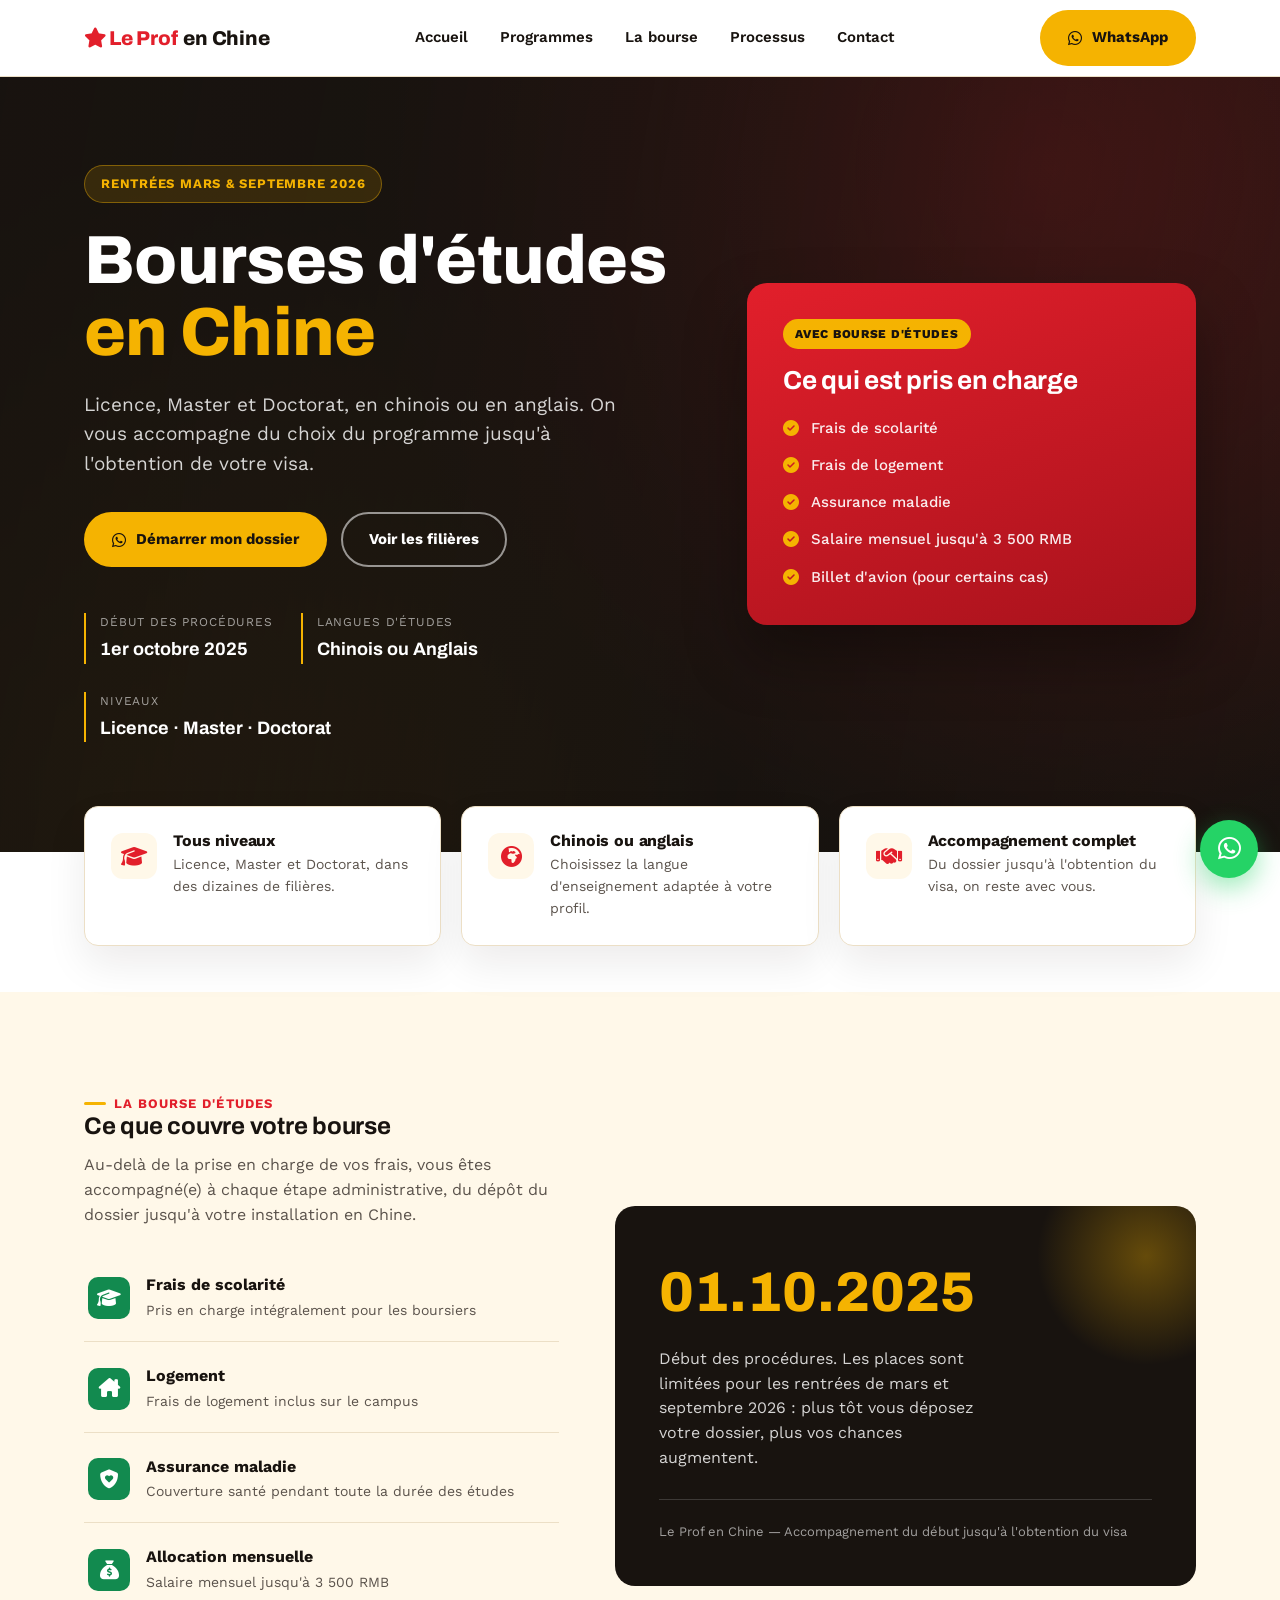
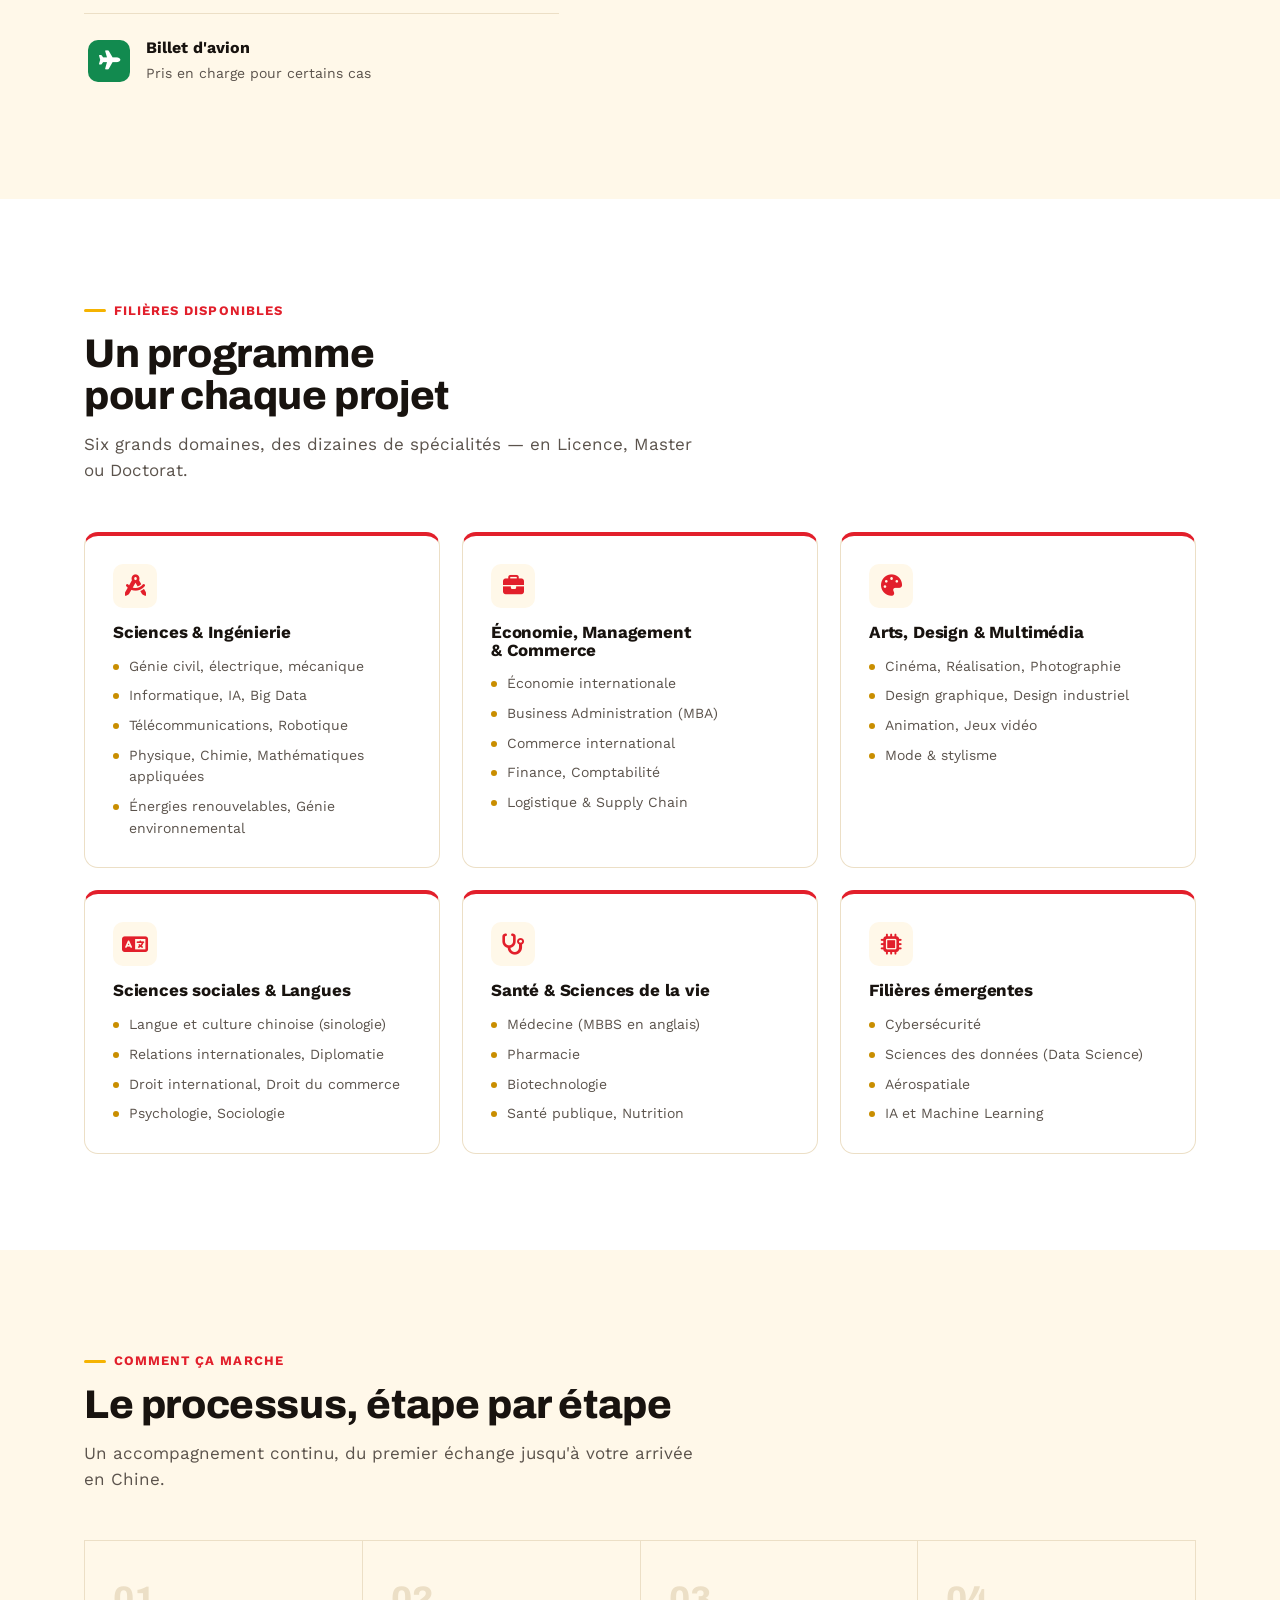
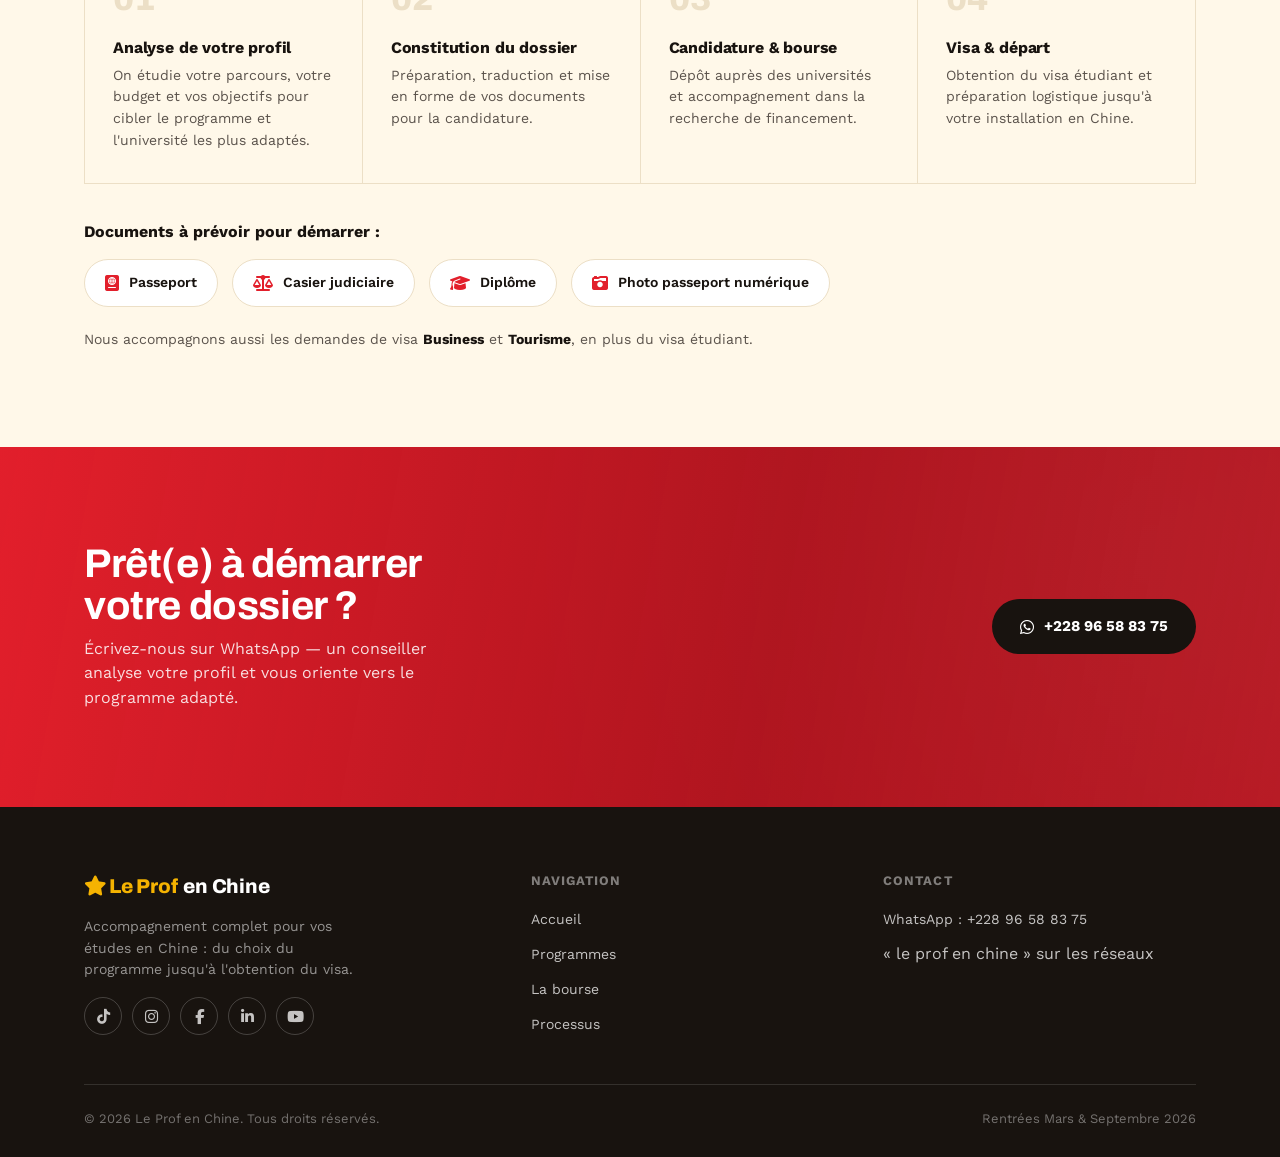
==== commit 93bd5045: "Site vitrine : icônes Font Awesome, animations et emplacements photo - Remplace toutes les icônes SV" ====
--- a/site_vitrine/index.html
+++ b/site_vitrine/index.html
@@ -10,6 +10,8 @@
 <link rel="preconnect" href="https://fonts.gstatic.com" crossorigin>
 <link href="https://fonts.googleapis.com/css2?family=Archivo:wght@700;800&family=Work+Sans:wght@400;500;600;700&display=swap" rel="stylesheet">
 
+<link rel="stylesheet" href="https://cdnjs.cloudflare.com/ajax/libs/font-awesome/6.5.2/css/all.min.css">
+
 <link rel="stylesheet" href="assets/css/style.css">
 </head>
 <body>
@@ -20,7 +22,7 @@
 <header class="site-header">
     <div class="container">
         <a href="#accueil" class="logo">
-            <span class="star">★</span><span class="accent">Le Prof</span>&nbsp;en&nbsp;Chine
+            <i class="fa-solid fa-star star"></i><span class="accent">Le Prof</span>&nbsp;en&nbsp;Chine
         </a>
 
         <nav class="nav-links" id="navLinks">
@@ -33,11 +35,11 @@
 
         <div class="header-actions">
             <a href="https://wa.me/22896588375" target="_blank" rel="noopener" class="btn btn-primary">
-                <svg viewBox="0 0 24 24" fill="none" stroke="currentColor" stroke-width="2"><path d="M20.5 3.5a10.4 10.4 0 0 0-17.6 10L2 21l7.7-.9a10.4 10.4 0 0 0 15-9.4c0-2.8-1.1-5.4-3.2-7.2Z"/><path d="M8.5 8.7c.2-.5.5-.5.8-.5h.6c.2 0 .5 0 .7.5s.8 1.9.8 2.1.1.3 0 .5c-.1.2-.2.3-.4.5l-.5.6c-.2.2-.3.4-.1.7.2.3.8 1.3 1.7 2.1 1.2 1 2.1 1.4 2.4 1.5.3.2.5.1.7-.1l.6-.7c.2-.3.4-.2.7-.1l1.8.9c.3.1.5.2.5.4.1.5.1 1.1-.2 1.5-.3.5-1.5 1.1-2.2 1.1-.7 0-1.5-.1-3.8-1.1-3.2-1.4-5.1-4.6-5.3-4.8-.2-.2-1.3-1.7-1.3-3.2 0-1.5.8-2.3 1.1-2.6Z" fill="currentColor" stroke="none"/></svg>
+                <i class="fa-brands fa-whatsapp"></i>
                 <span>WhatsApp</span>
             </a>
             <button class="nav-toggle" id="navToggle" aria-label="Ouvrir le menu" aria-expanded="false">
-                <svg viewBox="0 0 24 24" fill="none" stroke="currentColor" stroke-width="2" stroke-linecap="round"><path d="M4 7h16M4 12h16M4 17h16"/></svg>
+                <i class="fa-solid fa-bars"></i>
             </button>
         </div>
     </div>
@@ -45,6 +47,7 @@
 
 <!-- =========================================================
      HERO
+     Photo de fond optionnelle : assets/images/hero.jpg
 ========================================================= -->
 <section class="hero" id="accueil">
     <div class="container">
@@ -61,7 +64,7 @@
 
             <div class="hero-cta">
                 <a href="https://wa.me/22896588375" target="_blank" rel="noopener" class="btn btn-primary">
-                    <svg viewBox="0 0 24 24" fill="none" stroke="currentColor" stroke-width="2"><path d="M20.5 3.5a10.4 10.4 0 0 0-17.6 10L2 21l7.7-.9a10.4 10.4 0 0 0 15-9.4c0-2.8-1.1-5.4-3.2-7.2Z"/></svg>
+                    <i class="fa-brands fa-whatsapp"></i>
                     Démarrer mon dossier
                 </a>
                 <a href="#programmes" class="btn btn-outline">Voir les filières</a>
@@ -87,26 +90,11 @@
             <span class="panel-tag">Avec bourse d'études</span>
             <h3>Ce qui est pris en charge</h3>
             <ul>
-                <li>
-                    <svg viewBox="0 0 24 24" fill="none" stroke="currentColor" stroke-width="2" stroke-linecap="round"><path d="M20 6 9 17l-5-5"/></svg>
-                    Frais de scolarité
-                </li>
-                <li>
-                    <svg viewBox="0 0 24 24" fill="none" stroke="currentColor" stroke-width="2" stroke-linecap="round"><path d="M20 6 9 17l-5-5"/></svg>
-                    Frais de logement
-                </li>
-                <li>
-                    <svg viewBox="0 0 24 24" fill="none" stroke="currentColor" stroke-width="2" stroke-linecap="round"><path d="M20 6 9 17l-5-5"/></svg>
-                    Assurance maladie
-                </li>
-                <li>
-                    <svg viewBox="0 0 24 24" fill="none" stroke="currentColor" stroke-width="2" stroke-linecap="round"><path d="M20 6 9 17l-5-5"/></svg>
-                    Salaire mensuel jusqu'à 3 500 RMB
-                </li>
-                <li>
-                    <svg viewBox="0 0 24 24" fill="none" stroke="currentColor" stroke-width="2" stroke-linecap="round"><path d="M20 6 9 17l-5-5"/></svg>
-                    Billet d'avion (pour certains cas)
-                </li>
+                <li><i class="fa-solid fa-circle-check"></i> Frais de scolarité</li>
+                <li><i class="fa-solid fa-circle-check"></i> Frais de logement</li>
+                <li><i class="fa-solid fa-circle-check"></i> Assurance maladie</li>
+                <li><i class="fa-solid fa-circle-check"></i> Salaire mensuel jusqu'à 3 500 RMB</li>
+                <li><i class="fa-solid fa-circle-check"></i> Billet d'avion (pour certains cas)</li>
             </ul>
         </div>
     </div>
@@ -118,9 +106,7 @@
 <section class="value-strip">
     <div class="container">
         <div class="value-card reveal">
-            <div class="icon">
-                <svg viewBox="0 0 24 24" fill="none" stroke="currentColor" stroke-width="2" stroke-linecap="round" stroke-linejoin="round"><path d="M22 10 12 5 2 10l10 5 10-5Z"/><path d="M6 12v5c0 1.7 2.7 3 6 3s6-1.3 6-3v-5"/></svg>
-            </div>
+            <div class="icon"><i class="fa-solid fa-graduation-cap"></i></div>
             <div>
                 <h4>Tous niveaux</h4>
                 <p>Licence, Master et Doctorat, dans des dizaines de filières.</p>
@@ -128,9 +114,7 @@
         </div>
 
         <div class="value-card reveal">
-            <div class="icon">
-                <svg viewBox="0 0 24 24" fill="none" stroke="currentColor" stroke-width="2" stroke-linecap="round" stroke-linejoin="round"><circle cx="12" cy="12" r="9"/><path d="M3 12h18M12 3c2.5 2.6 3.8 5.7 3.8 9s-1.3 6.4-3.8 9c-2.5-2.6-3.8-5.7-3.8-9S9.5 5.6 12 3Z"/></svg>
-            </div>
+            <div class="icon"><i class="fa-solid fa-earth-africa"></i></div>
             <div>
                 <h4>Chinois ou anglais</h4>
                 <p>Choisissez la langue d'enseignement adaptée à votre profil.</p>
@@ -138,9 +122,7 @@
         </div>
 
         <div class="value-card reveal">
-            <div class="icon">
-                <svg viewBox="0 0 24 24" fill="none" stroke="currentColor" stroke-width="2" stroke-linecap="round" stroke-linejoin="round"><path d="M12 21s-7-4.5-9.5-9C.7 8 2 4 6 3c2 0 3.5 1.5 4 2.5C10.5 4.5 12 3 14 3c4 0 5.3 4 3.5 9-2.5 4.5-9.5 9-9.5 9-.7 0 0 0 0 0Z"/></svg>
-            </div>
+            <div class="icon"><i class="fa-solid fa-handshake"></i></div>
             <div>
                 <h4>Accompagnement complet</h4>
                 <p>Du dossier jusqu'à l'obtention du visa, on reste avec vous.</p>
@@ -165,46 +147,36 @@
                 </p>
 
                 <div class="benefits-list" style="margin-top:28px;">
-                    <div class="benefit-row">
-                        <span class="icon">
-                            <svg viewBox="0 0 24 24" fill="none" stroke="currentColor" stroke-width="2" stroke-linecap="round" stroke-linejoin="round"><path d="M22 10 12 5 2 10l10 5 10-5Z"/><path d="M6 12v5c0 1.7 2.7 3 6 3s6-1.3 6-3v-5"/></svg>
-                        </span>
+                    <div class="benefit-row reveal">
+                        <span class="icon"><i class="fa-solid fa-graduation-cap"></i></span>
                         <span class="text">
                             <strong>Frais de scolarité</strong>
                             <span>Pris en charge intégralement pour les boursiers</span>
                         </span>
                     </div>
-                    <div class="benefit-row">
-                        <span class="icon">
-                            <svg viewBox="0 0 24 24" fill="none" stroke="currentColor" stroke-width="2" stroke-linecap="round" stroke-linejoin="round"><path d="M3 10.5 12 3l9 7.5"/><path d="M5 9.5V20a1 1 0 0 0 1 1h4v-6h4v6h4a1 1 0 0 0 1-1V9.5"/></svg>
-                        </span>
+                    <div class="benefit-row reveal">
+                        <span class="icon"><i class="fa-solid fa-house-chimney"></i></span>
                         <span class="text">
                             <strong>Logement</strong>
                             <span>Frais de logement inclus sur le campus</span>
                         </span>
                     </div>
-                    <div class="benefit-row">
-                        <span class="icon">
-                            <svg viewBox="0 0 24 24" fill="none" stroke="currentColor" stroke-width="2" stroke-linecap="round" stroke-linejoin="round"><path d="M12 3 4 6v6c0 5 3.4 8.4 8 9 4.6-.6 8-4 8-9V6l-8-3Z"/></svg>
-                        </span>
+                    <div class="benefit-row reveal">
+                        <span class="icon"><i class="fa-solid fa-shield-heart"></i></span>
                         <span class="text">
                             <strong>Assurance maladie</strong>
                             <span>Couverture santé pendant toute la durée des études</span>
                         </span>
                     </div>
-                    <div class="benefit-row">
-                        <span class="icon">
-                            <svg viewBox="0 0 24 24" fill="none" stroke="currentColor" stroke-width="2" stroke-linecap="round" stroke-linejoin="round"><rect x="3" y="6" width="18" height="12" rx="2"/><path d="M3 10h18"/></svg>
-                        </span>
+                    <div class="benefit-row reveal">
+                        <span class="icon"><i class="fa-solid fa-sack-dollar"></i></span>
                         <span class="text">
                             <strong>Allocation mensuelle</strong>
                             <span>Salaire mensuel jusqu'à 3 500 RMB</span>
                         </span>
                     </div>
-                    <div class="benefit-row">
-                        <span class="icon">
-                            <svg viewBox="0 0 24 24" fill="none" stroke="currentColor" stroke-width="2" stroke-linecap="round" stroke-linejoin="round"><path d="M2 12h13M9 6l6 6-6 6"/><path d="M15 6h2c2 0 5 2 5 6s-3 6-5 6h-2"/></svg>
-                        </span>
+                    <div class="benefit-row reveal">
+                        <span class="icon"><i class="fa-solid fa-plane"></i></span>
                         <span class="text">
                             <strong>Billet d'avion</strong>
                             <span>Pris en charge pour certains cas</span>
@@ -238,9 +210,7 @@
         <div class="programs-grid">
 
             <div class="program-card reveal">
-                <div class="icon">
-                    <svg viewBox="0 0 24 24" fill="none" stroke="currentColor" stroke-width="2" stroke-linecap="round" stroke-linejoin="round"><path d="M14 3v5h5"/><path d="M6 3h8l5 5v13H6z"/><path d="M9 13h6M9 17h6"/></svg>
-                </div>
+                <div class="icon"><i class="fa-solid fa-drafting-compass"></i></div>
                 <h3>Sciences &amp; Ingénierie</h3>
                 <ul>
                     <li>Génie civil, électrique, mécanique</li>
@@ -252,9 +222,7 @@
             </div>
 
             <div class="program-card reveal">
-                <div class="icon">
-                    <svg viewBox="0 0 24 24" fill="none" stroke="currentColor" stroke-width="2" stroke-linecap="round" stroke-linejoin="round"><path d="M3 21V8l9-5 9 5v13"/><path d="M9 21v-6h6v6"/></svg>
-                </div>
+                <div class="icon"><i class="fa-solid fa-briefcase"></i></div>
                 <h3>Économie, Management &amp; Commerce</h3>
                 <ul>
                     <li>Économie internationale</li>
@@ -266,9 +234,7 @@
             </div>
 
             <div class="program-card reveal">
-                <div class="icon">
-                    <svg viewBox="0 0 24 24" fill="none" stroke="currentColor" stroke-width="2" stroke-linecap="round" stroke-linejoin="round"><circle cx="13.5" cy="6.5" r="2.5"/><path d="M17.5 22a5 5 0 0 0-9.9-1M6 9.5l-3 3 3 3M3 12.5h6"/></svg>
-                </div>
+                <div class="icon"><i class="fa-solid fa-palette"></i></div>
                 <h3>Arts, Design &amp; Multimédia</h3>
                 <ul>
                     <li>Cinéma, Réalisation, Photographie</li>
@@ -279,9 +245,7 @@
             </div>
 
             <div class="program-card reveal">
-                <div class="icon">
-                    <svg viewBox="0 0 24 24" fill="none" stroke="currentColor" stroke-width="2" stroke-linecap="round" stroke-linejoin="round"><circle cx="12" cy="12" r="9"/><path d="M3 12h18M12 3c2.5 2.6 3.8 5.7 3.8 9s-1.3 6.4-3.8 9c-2.5-2.6-3.8-5.7-3.8-9S9.5 5.6 12 3Z"/></svg>
-                </div>
+                <div class="icon"><i class="fa-solid fa-language"></i></div>
                 <h3>Sciences sociales &amp; Langues</h3>
                 <ul>
                     <li>Langue et culture chinoise (sinologie)</li>
@@ -292,9 +256,7 @@
             </div>
 
             <div class="program-card reveal">
-                <div class="icon">
-                    <svg viewBox="0 0 24 24" fill="none" stroke="currentColor" stroke-width="2" stroke-linecap="round" stroke-linejoin="round"><path d="M12 3 4 6v6c0 5 3.4 8.4 8 9 4.6-.6 8-4 8-9V6l-8-3Z"/><path d="M9.5 12.5l1.8 1.8L15 10.5"/></svg>
-                </div>
+                <div class="icon"><i class="fa-solid fa-stethoscope"></i></div>
                 <h3>Santé &amp; Sciences de la vie</h3>
                 <ul>
                     <li>Médecine (MBBS en anglais)</li>
@@ -305,9 +267,7 @@
             </div>
 
             <div class="program-card reveal">
-                <div class="icon">
-                    <svg viewBox="0 0 24 24" fill="none" stroke="currentColor" stroke-width="2" stroke-linecap="round" stroke-linejoin="round"><path d="M12 2v4M12 18v4M4.9 4.9l2.8 2.8M16.3 16.3l2.8 2.8M2 12h4M18 12h4M4.9 19.1l2.8-2.8M16.3 7.7l2.8-2.8"/><circle cx="12" cy="12" r="3"/></svg>
-                </div>
+                <div class="icon"><i class="fa-solid fa-microchip"></i></div>
                 <h3>Filières émergentes</h3>
                 <ul>
                     <li>Cybersécurité</li>
@@ -332,20 +292,20 @@
             <p>Un accompagnement continu, du premier échange jusqu'à votre arrivée en Chine.</p>
         </div>
 
-        <div class="process-list reveal">
-            <div class="process-step">
+        <div class="process-list">
+            <div class="process-step reveal">
                 <h4>Analyse de votre profil</h4>
                 <p>On étudie votre parcours, votre budget et vos objectifs pour cibler le programme et l'université les plus adaptés.</p>
             </div>
-            <div class="process-step">
+            <div class="process-step reveal">
                 <h4>Constitution du dossier</h4>
                 <p>Préparation, traduction et mise en forme de vos documents pour la candidature.</p>
             </div>
-            <div class="process-step">
+            <div class="process-step reveal">
                 <h4>Candidature &amp; bourse</h4>
                 <p>Dépôt auprès des universités et accompagnement dans la recherche de financement.</p>
             </div>
-            <div class="process-step">
+            <div class="process-step reveal">
                 <h4>Visa &amp; départ</h4>
                 <p>Obtention du visa étudiant et préparation logistique jusqu'à votre installation en Chine.</p>
             </div>
@@ -354,22 +314,10 @@
         <div style="margin-top:36px;" class="reveal">
             <p style="font-weight:700;margin-bottom:14px;">Documents à prévoir pour démarrer :</p>
             <div class="docs-strip">
-                <span class="doc-chip">
-                    <svg viewBox="0 0 24 24" fill="none" stroke="currentColor" stroke-width="2" stroke-linecap="round" stroke-linejoin="round"><rect x="4" y="3" width="16" height="18" rx="2"/><circle cx="12" cy="10" r="3"/><path d="M8 18c.5-2 2-3 4-3s3.5 1 4 3"/></svg>
-                    Passeport
-                </span>
-                <span class="doc-chip">
-                    <svg viewBox="0 0 24 24" fill="none" stroke="currentColor" stroke-width="2" stroke-linecap="round" stroke-linejoin="round"><path d="M14 3v5h5"/><path d="M6 3h8l5 5v13H6z"/><path d="M9 13h6M9 17h6"/></svg>
-                    Casier judiciaire
-                </span>
-                <span class="doc-chip">
-                    <svg viewBox="0 0 24 24" fill="none" stroke="currentColor" stroke-width="2" stroke-linecap="round" stroke-linejoin="round"><path d="M12 3 4 6v6c0 5 3.4 8.4 8 9 4.6-.6 8-4 8-9V6l-8-3Z"/></svg>
-                    Diplôme
-                </span>
-                <span class="doc-chip">
-                    <svg viewBox="0 0 24 24" fill="none" stroke="currentColor" stroke-width="2" stroke-linecap="round" stroke-linejoin="round"><rect x="3" y="5" width="18" height="14" rx="2"/><circle cx="12" cy="12" r="3.2"/><path d="M8 5l1-2h6l1 2"/></svg>
-                    Photo passeport numérique
-                </span>
+                <span class="doc-chip reveal"><i class="fa-solid fa-passport"></i> Passeport</span>
+                <span class="doc-chip reveal"><i class="fa-solid fa-scale-balanced"></i> Casier judiciaire</span>
+                <span class="doc-chip reveal"><i class="fa-solid fa-graduation-cap"></i> Diplôme</span>
+                <span class="doc-chip reveal"><i class="fa-solid fa-camera-retro"></i> Photo passeport numérique</span>
             </div>
             <p class="visa-note">Nous accompagnons aussi les demandes de visa <strong>Business</strong> et <strong>Tourisme</strong>, en plus du visa étudiant.</p>
         </div>
@@ -378,6 +326,7 @@
 
 <!-- =========================================================
      CTA FINALE
+     Photo de fond optionnelle : assets/images/cta.jpg
 ========================================================= -->
 <section class="final-cta" id="contact">
     <div class="container">
@@ -386,7 +335,7 @@
             <p>Écrivez-nous sur WhatsApp — un conseiller analyse votre profil et vous oriente vers le programme adapté.</p>
         </div>
         <a href="https://wa.me/22896588375" target="_blank" rel="noopener" class="btn btn-dark">
-            <svg viewBox="0 0 24 24" fill="none" stroke="currentColor" stroke-width="2"><path d="M20.5 3.5a10.4 10.4 0 0 0-17.6 10L2 21l7.7-.9a10.4 10.4 0 0 0 15-9.4c0-2.8-1.1-5.4-3.2-7.2Z"/></svg>
+            <i class="fa-brands fa-whatsapp"></i>
             +228 96 58 83 75
         </a>
     </div>
@@ -400,7 +349,7 @@
         <div class="footer-grid">
             <div>
                 <a href="#accueil" class="logo">
-                    <span class="star">★</span><span class="accent">Le Prof</span>&nbsp;en&nbsp;Chine
+                    <i class="fa-solid fa-star star"></i><span class="accent">Le Prof</span>&nbsp;en&nbsp;Chine
                 </a>
                 <p class="footer-tagline">
                     Accompagnement complet pour vos études en Chine :
@@ -408,22 +357,12 @@
                 </p>
 
                 <div class="social-row">
-                    <!-- ⚠️ Liens à compléter avec les vraies URLs de vos profils -->
-                    <a href="#" aria-label="TikTok">
-                        <svg viewBox="0 0 24 24" fill="currentColor"><path d="M16.6 5.1c-.9-.8-1.4-1.9-1.4-3.1h-3.1v13.6c0 1.5-1.2 2.7-2.7 2.7s-2.7-1.2-2.7-2.7 1.2-2.7 2.7-2.7c.3 0 .5 0 .8.1V9.8c-.3 0-.5-.1-.8-.1-3.2 0-5.8 2.6-5.8 5.8s2.6 5.8 5.8 5.8 5.8-2.6 5.8-5.8V8.4c1.2.9 2.7 1.4 4.3 1.4V6.7c-1 0-1.9-.3-2.9-1.6Z"/></svg>
-                    </a>
-                    <a href="#" aria-label="Instagram">
-                        <svg viewBox="0 0 24 24" fill="none" stroke="currentColor" stroke-width="1.8"><rect x="3" y="3" width="18" height="18" rx="5"/><circle cx="12" cy="12" r="4"/><circle cx="17.2" cy="6.8" r="1"/></svg>
-                    </a>
-                    <a href="#" aria-label="Facebook">
-                        <svg viewBox="0 0 24 24" fill="currentColor"><path d="M14 9h3V6h-3c-2 0-3.5 1.6-3.5 3.5V11H8v3h2.5v6h3v-6H16l.5-3h-3V9.8c0-.5.3-.8.5-.8Z"/></svg>
-                    </a>
-                    <a href="#" aria-label="LinkedIn">
-                        <svg viewBox="0 0 24 24" fill="currentColor"><path d="M4.8 3.9a1.9 1.9 0 1 0 0 3.8 1.9 1.9 0 0 0 0-3.8ZM3.2 9h3.2v11H3.2V9Zm6 0h3v1.5h.1c.4-.8 1.5-1.7 3.1-1.7 3.3 0 3.9 2.2 3.9 5V20h-3.2v-5.6c0-1.3 0-3-1.8-3s-2.1 1.4-2.1 2.9V20H9.2V9Z"/></svg>
-                    </a>
-                    <a href="#" aria-label="YouTube">
-                        <svg viewBox="0 0 24 24" fill="currentColor"><path d="M21.6 7.2s-.2-1.5-.9-2.2c-.8-.9-1.7-.9-2.2-1C15.3 3.8 12 3.8 12 3.8h0s-3.3 0-6.5.2c-.5 0-1.4.1-2.2 1-.7.7-.9 2.2-.9 2.2S2.2 9 2.2 10.7v1.5C2.2 14 2.4 15.6 2.4 15.6s.2 1.5.9 2.2c.8.9 1.9.8 2.4.9 1.7.2 7.3.2 7.3.2s3.3 0 6.5-.2c.5-.1 1.4-.1 2.2-1 .7-.7.9-2.2.9-2.2s.2-1.6.2-3.3v-1.5c0-1.7-.2-3.4-.2-3.4ZM9.9 14.6V8.9l5.4 2.9-5.4 2.8Z"/></svg>
-                    </a>
+                    <!-- Liens à compléter avec les vraies URLs de vos profils -->
+                    <a href="#" aria-label="TikTok"><i class="fa-brands fa-tiktok"></i></a>
+                    <a href="#" aria-label="Instagram"><i class="fa-brands fa-instagram"></i></a>
+                    <a href="#" aria-label="Facebook"><i class="fa-brands fa-facebook-f"></i></a>
+                    <a href="#" aria-label="LinkedIn"><i class="fa-brands fa-linkedin-in"></i></a>
+                    <a href="#" aria-label="YouTube"><i class="fa-brands fa-youtube"></i></a>
                 </div>
             </div>
 
@@ -454,7 +393,7 @@
 </footer>
 
 <a href="https://wa.me/22896588375" target="_blank" rel="noopener" class="whatsapp-float" aria-label="Contacter sur WhatsApp">
-    <svg viewBox="0 0 24 24" fill="currentColor"><path d="M20.5 3.5a10.4 10.4 0 0 0-17.6 10L2 21l7.7-.9a10.4 10.4 0 0 0 15-9.4c0-2.8-1.1-5.4-3.2-7.2Zm-8.5 16a8.4 8.4 0 0 1-4.3-1.2l-.3-.2-3.2.4.4-3.1-.2-.3A8.5 8.5 0 1 1 20.5 11a8.5 8.5 0 0 1-8.5 8.5Z"/><path d="M8.5 8.7c.2-.5.5-.5.8-.5h.6c.2 0 .5 0 .7.5s.8 1.9.8 2.1.1.3 0 .5c-.1.2-.2.3-.4.5l-.5.6c-.2.2-.3.4-.1.7.2.3.8 1.3 1.7 2.1 1.2 1 2.1 1.4 2.4 1.5.3.2.5.1.7-.1l.6-.7c.2-.3.4-.2.7-.1l1.8.9c.3.1.5.2.5.4.1.5.1 1.1-.2 1.5-.3.5-1.5 1.1-2.2 1.1-.7 0-1.5-.1-3.8-1.1-3.2-1.4-5.1-4.6-5.3-4.8-.2-.2-1.3-1.7-1.3-3.2 0-1.5.8-2.3 1.1-2.6Z"/></svg>
+    <i class="fa-brands fa-whatsapp"></i>
 </a>
 
 <script src="assets/js/script.js"></script>
--- a/site_vitrine/assets/css/style.css
+++ b/site_vitrine/assets/css/style.css
@@ -190,9 +190,8 @@
     background: #000;
 }
 
-.btn svg {
-    width: 18px;
-    height: 18px;
+.btn i {
+    font-size: 16px;
     flex-shrink: 0;
 }
 
@@ -279,9 +278,8 @@
     padding: 8px;
 }
 
-.nav-toggle svg {
-    width: 26px;
-    height: 26px;
+.nav-toggle i {
+    font-size: 22px;
 }
 
 @media (max-width: 860px) {
@@ -329,7 +327,10 @@
 
 .hero {
     position: relative;
-    background: var(--night);
+    background: var(--night) center/cover no-repeat;
+    /* Une vraie photo peut être déposée dans assets/images/hero.jpg :
+       elle s'affiche automatiquement ici, sous le voile ci-dessous. */
+    background-image: url("../images/hero.jpg");
     color: #fff;
     overflow: hidden;
     padding: 88px 0 110px;
@@ -340,6 +341,7 @@
     position: absolute;
     inset: 0;
     background:
+        linear-gradient(100deg, rgba(24, 19, 15, 0.94) 0%, rgba(24, 19, 15, 0.8) 45%, rgba(24, 19, 15, 0.55) 100%),
         radial-gradient(circle at 82% 12%, rgba(226, 31, 43, 0.55), transparent 55%),
         radial-gradient(circle at 8% 92%, rgba(245, 179, 1, 0.28), transparent 45%);
     pointer-events: none;
@@ -469,12 +471,11 @@
     font-weight: 500;
 }
 
-.hero-panel li svg {
-    width: 20px;
-    height: 20px;
+.hero-panel li i {
+    font-size: 16px;
     flex-shrink: 0;
     color: var(--gold);
-    margin-top: 1px;
+    margin-top: 3px;
 }
 
 /* =========================
@@ -524,10 +525,13 @@
     color: var(--red);
 }
 
-.value-card .icon svg {
-    width: 24px;
-    height: 24px;
-}
+.value-card .icon i {
+    font-size: 21px;
+}
+
+.value-strip .value-card:nth-child(1) { transition-delay: 0ms; }
+.value-strip .value-card:nth-child(2) { transition-delay: 100ms; }
+.value-strip .value-card:nth-child(3) { transition-delay: 200ms; }
 
 .value-card h4 {
     font-family: var(--font-body);
@@ -588,10 +592,15 @@
     justify-content: center;
 }
 
-.benefit-row .icon svg {
-    width: 22px;
-    height: 22px;
-}
+.benefit-row .icon i {
+    font-size: 19px;
+}
+
+.benefits-list .benefit-row:nth-child(1) { transition-delay: 0ms; }
+.benefits-list .benefit-row:nth-child(2) { transition-delay: 70ms; }
+.benefits-list .benefit-row:nth-child(3) { transition-delay: 140ms; }
+.benefits-list .benefit-row:nth-child(4) { transition-delay: 210ms; }
+.benefits-list .benefit-row:nth-child(5) { transition-delay: 280ms; }
 
 .benefit-row .text strong {
     display: block;
@@ -696,10 +705,16 @@
     margin-bottom: 16px;
 }
 
-.program-card .icon svg {
-    width: 24px;
-    height: 24px;
-}
+.program-card .icon i {
+    font-size: 21px;
+}
+
+.programs-grid .program-card:nth-child(1) { transition-delay: 0ms; }
+.programs-grid .program-card:nth-child(2) { transition-delay: 70ms; }
+.programs-grid .program-card:nth-child(3) { transition-delay: 140ms; }
+.programs-grid .program-card:nth-child(4) { transition-delay: 0ms; }
+.programs-grid .program-card:nth-child(5) { transition-delay: 70ms; }
+.programs-grid .program-card:nth-child(6) { transition-delay: 140ms; }
 
 .program-card h3 {
     font-family: var(--font-body);
@@ -773,6 +788,11 @@
     color: var(--line);
 }
 
+.process-list .process-step:nth-child(1) { transition-delay: 0ms; }
+.process-list .process-step:nth-child(2) { transition-delay: 100ms; }
+.process-list .process-step:nth-child(3) { transition-delay: 200ms; }
+.process-list .process-step:nth-child(4) { transition-delay: 300ms; }
+
 .process-step h4 {
     font-family: var(--font-body);
     font-size: 16px;
@@ -808,11 +828,15 @@
     font-size: 14px;
 }
 
-.doc-chip svg {
-    width: 18px;
-    height: 18px;
+.doc-chip i {
+    font-size: 16px;
     color: var(--red);
 }
+
+.docs-strip .doc-chip:nth-child(1) { transition-delay: 0ms; }
+.docs-strip .doc-chip:nth-child(2) { transition-delay: 60ms; }
+.docs-strip .doc-chip:nth-child(3) { transition-delay: 120ms; }
+.docs-strip .doc-chip:nth-child(4) { transition-delay: 180ms; }
 
 .visa-note {
     margin-top: 22px;
@@ -829,7 +853,9 @@
 ========================= */
 
 .final-cta {
-    background: var(--red);
+    background: var(--red) center/cover no-repeat;
+    /* Photo optionnelle : assets/images/cta.jpg */
+    background-image: url("../images/cta.jpg");
     color: #fff;
     text-align: left;
     position: relative;
@@ -840,7 +866,9 @@
     content: "";
     position: absolute;
     inset: 0;
-    background: radial-gradient(circle at 90% 30%, rgba(255, 255, 255, 0.18), transparent 55%);
+    background:
+        linear-gradient(100deg, rgba(226, 31, 43, 0.96) 0%, rgba(168, 18, 28, 0.88) 60%, rgba(168, 18, 28, 0.75) 100%),
+        radial-gradient(circle at 90% 30%, rgba(255, 255, 255, 0.18), transparent 55%);
 }
 
 .final-cta .container {
@@ -948,9 +976,8 @@
     border-color: var(--red);
 }
 
-.social-row svg {
-    width: 16px;
-    height: 16px;
+.social-row i {
+    font-size: 15px;
 }
 
 .footer-bottom {
@@ -989,9 +1016,8 @@
     transform: scale(1.08);
 }
 
-.whatsapp-float svg {
-    width: 28px;
-    height: 28px;
+.whatsapp-float i {
+    font-size: 26px;
     color: #fff;
 }
 
@@ -1001,11 +1027,55 @@
 
 .reveal {
     opacity: 0;
-    transform: translateY(18px);
-    transition: opacity 0.5s ease, transform 0.5s ease;
+    transform: translateY(22px) scale(0.98);
+    transition: opacity 0.6s cubic-bezier(0.16, 1, 0.3, 1), transform 0.6s cubic-bezier(0.16, 1, 0.3, 1);
 }
 
 .reveal.is-visible {
     opacity: 1;
-    transform: translateY(0);
-}
+    transform: translateY(0) scale(1);
+}
+
+/* =========================
+   HERO — animation d'entrée au chargement
+========================= */
+
+@keyframes hero-in {
+    from {
+        opacity: 0;
+        transform: translateY(16px);
+    }
+    to {
+        opacity: 1;
+        transform: translateY(0);
+    }
+}
+
+.hero-eyebrow,
+.hero h1,
+.hero p.lede,
+.hero-cta,
+.hero-facts,
+.hero-panel {
+    opacity: 0;
+    animation: hero-in 0.7s cubic-bezier(0.16, 1, 0.3, 1) forwards;
+}
+
+.hero-eyebrow { animation-delay: 0.05s; }
+.hero h1 { animation-delay: 0.15s; }
+.hero p.lede { animation-delay: 0.28s; }
+.hero-cta { animation-delay: 0.4s; }
+.hero-facts { animation-delay: 0.52s; }
+.hero-panel { animation-delay: 0.35s; }
+
+@media (prefers-reduced-motion: reduce) {
+    .hero-eyebrow,
+    .hero h1,
+    .hero p.lede,
+    .hero-cta,
+    .hero-facts,
+    .hero-panel {
+        opacity: 1;
+        animation: none;
+    }
+}
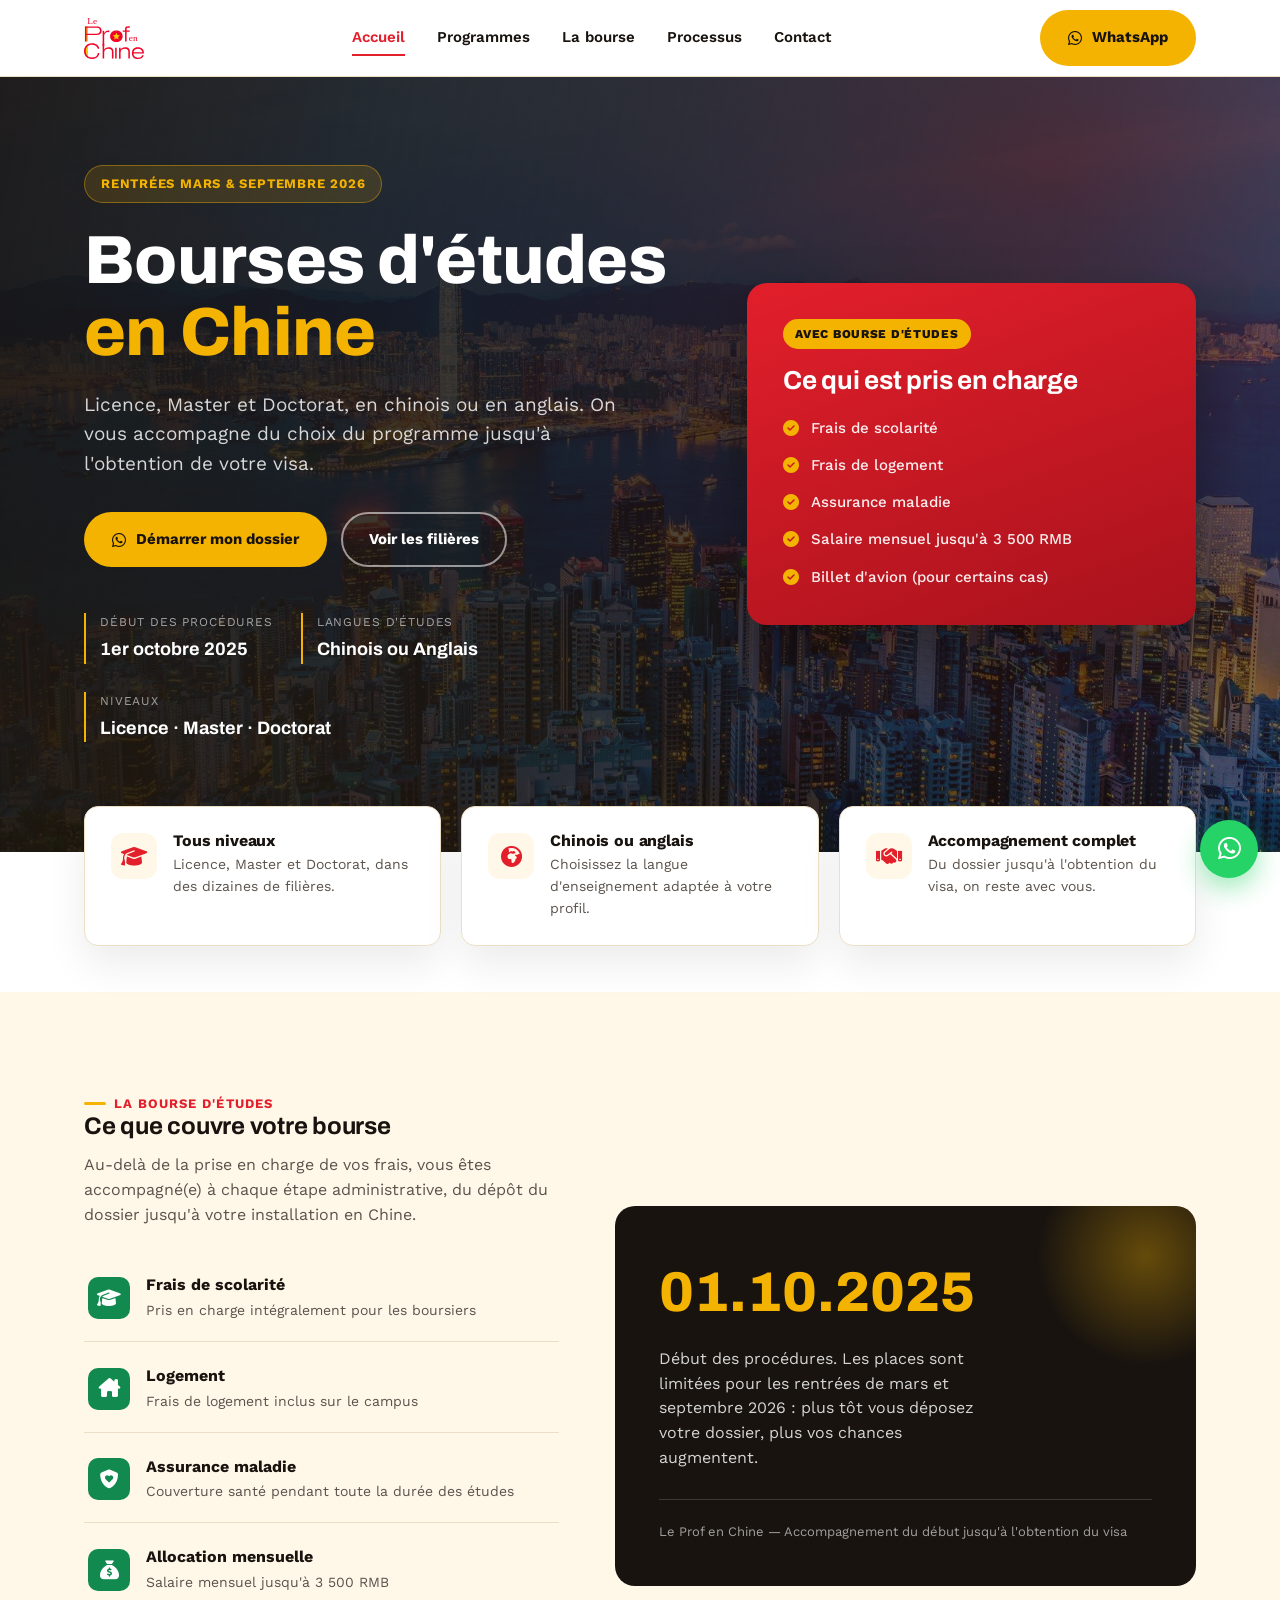
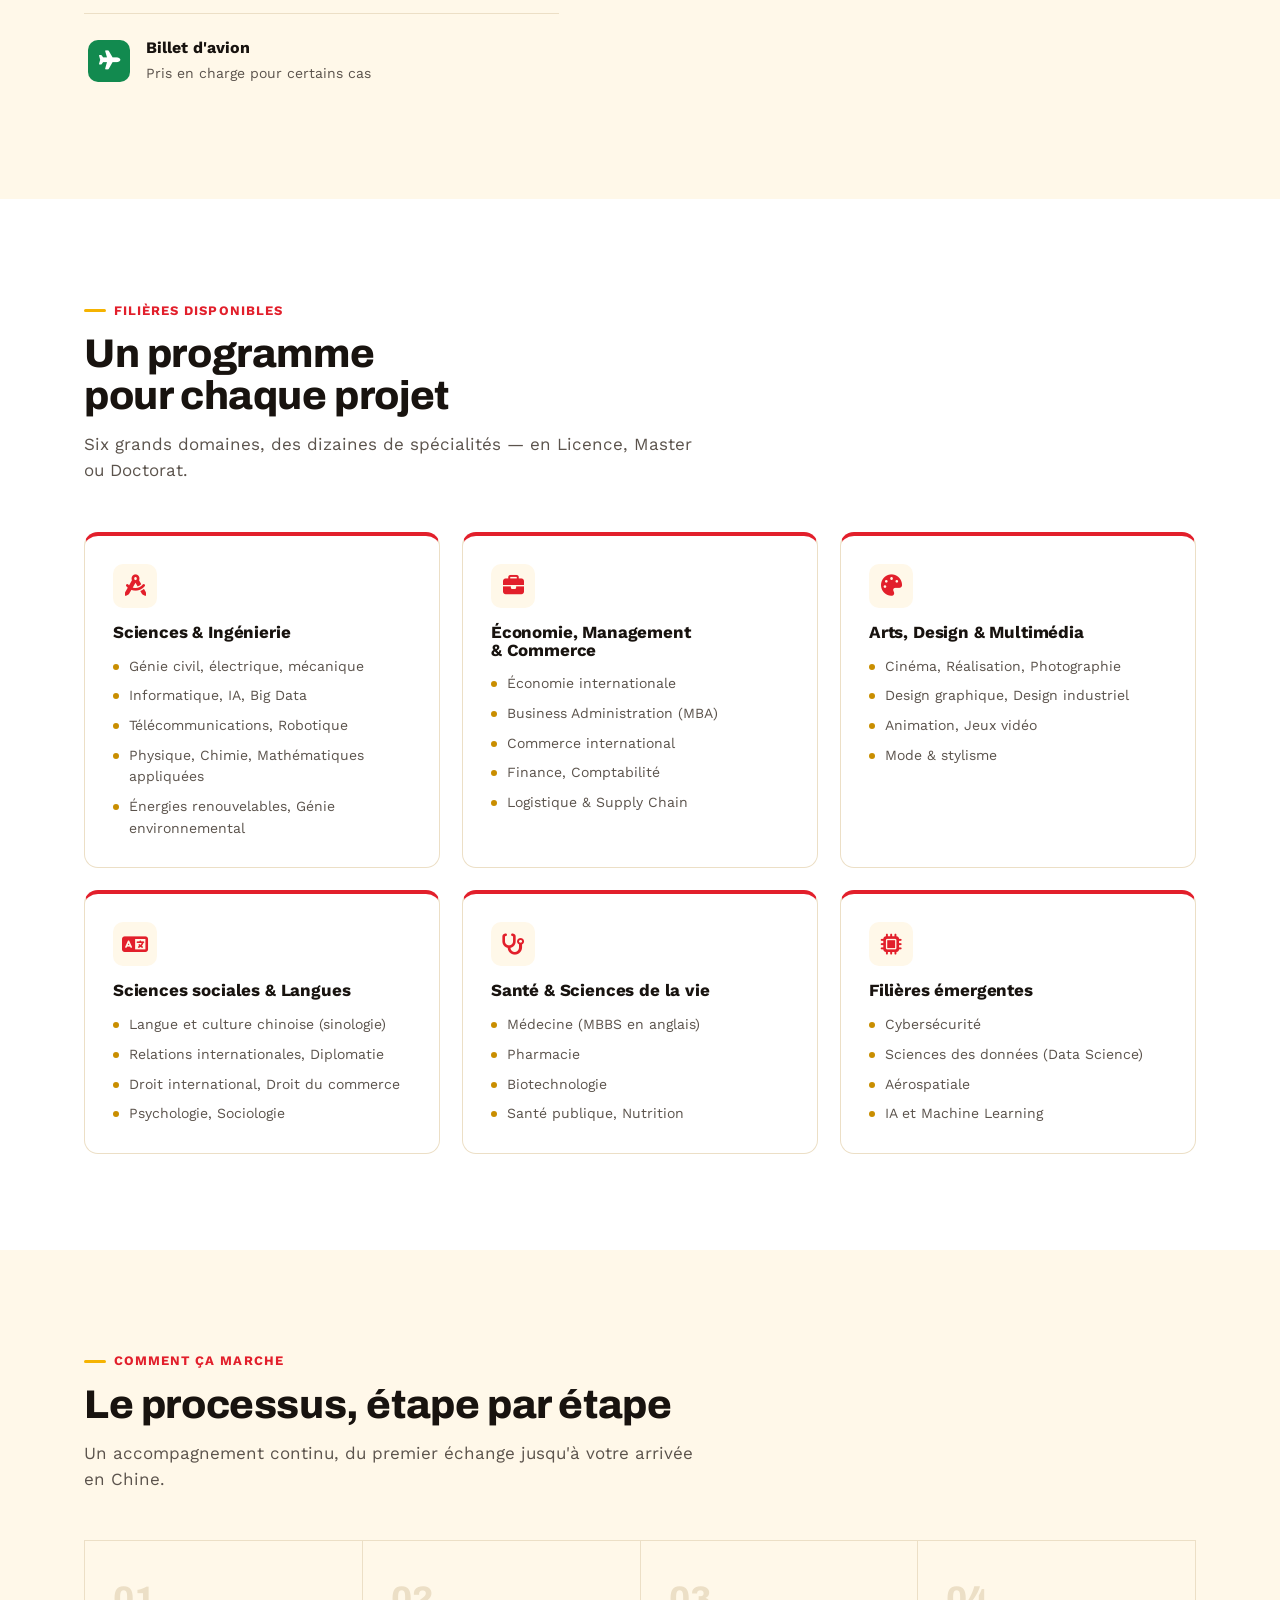
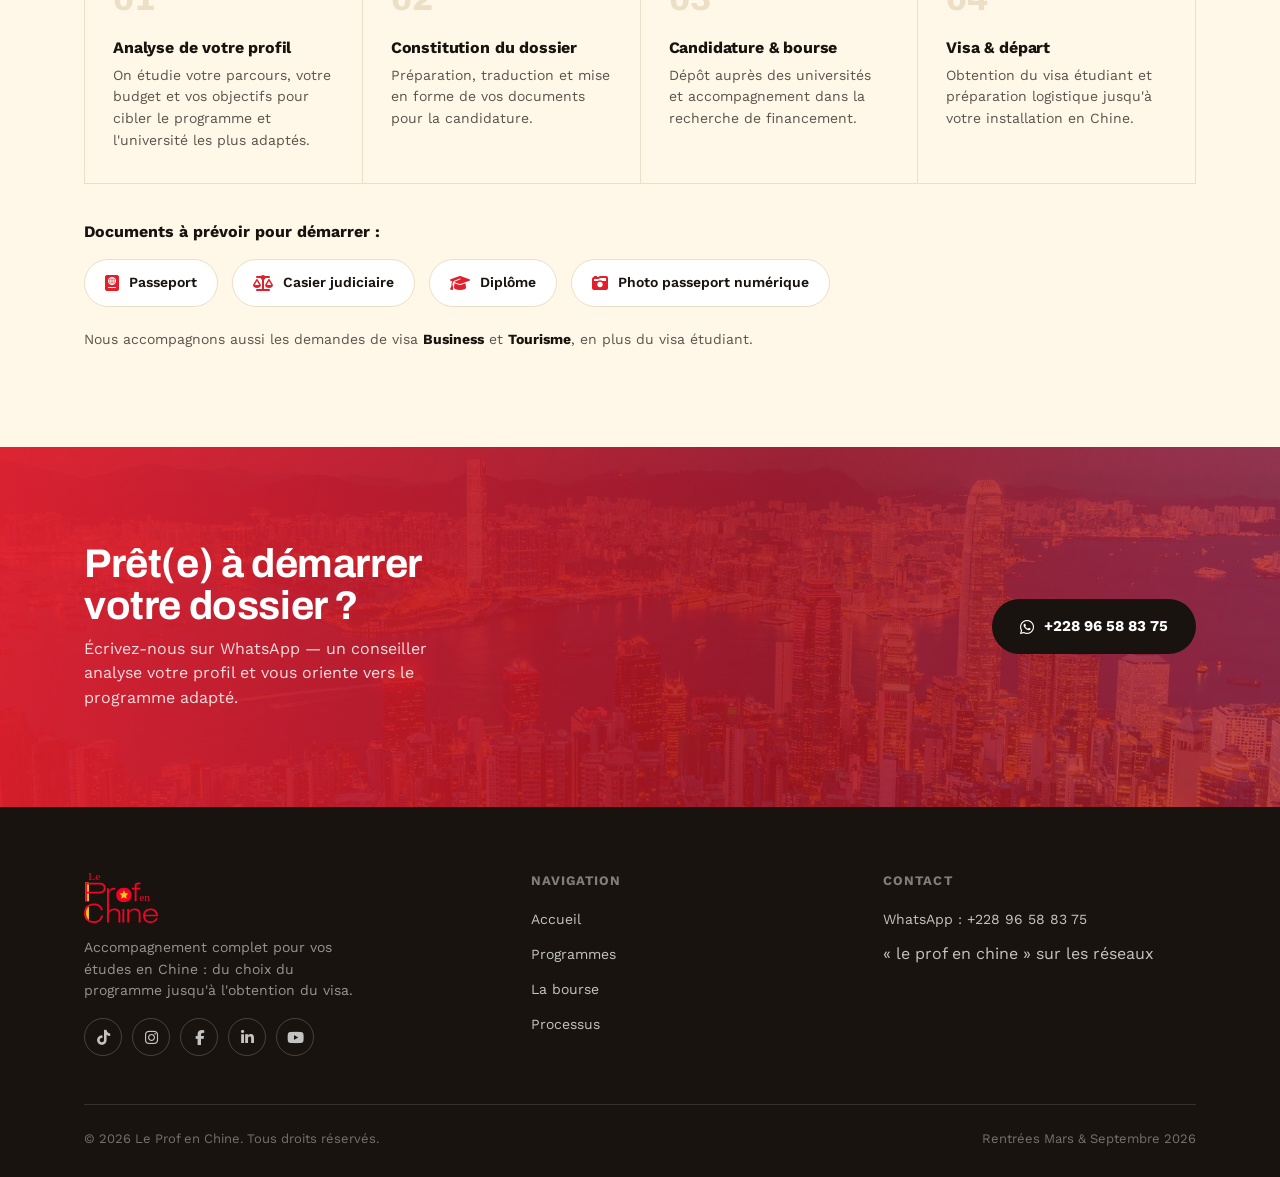
==== commit 9077cd42: "Utilise le vrai logo SVG dans le header et le footer Remplace le logo texte + icône étoile par le fi" ====
--- a/site_vitrine/index.html
+++ b/site_vitrine/index.html
@@ -22,7 +22,7 @@
 <header class="site-header">
     <div class="container">
         <a href="#accueil" class="logo">
-            <i class="fa-solid fa-star star"></i><span class="accent">Le Prof</span>&nbsp;en&nbsp;Chine
+            <img src="assets/images/logo.svg" alt="Le Prof en Chine" class="logo-img">
         </a>
 
         <nav class="nav-links" id="navLinks">
@@ -348,8 +348,8 @@
     <div class="container">
         <div class="footer-grid">
             <div>
-                <a href="#accueil" class="logo">
-                    <i class="fa-solid fa-star star"></i><span class="accent">Le Prof</span>&nbsp;en&nbsp;Chine
+                <a href="#accueil" class="logo logo-footer">
+                    <img src="assets/images/logo.svg" alt="Le Prof en Chine" class="logo-img">
                 </a>
                 <p class="footer-tagline">
                     Accompagnement complet pour vos études en Chine :
--- a/site_vitrine/assets/css/style.css
+++ b/site_vitrine/assets/css/style.css
@@ -206,6 +206,12 @@
     background: rgba(255, 255, 255, 0.92);
     backdrop-filter: blur(8px);
     border-bottom: 1px solid var(--line);
+    box-shadow: 0 0 0 rgba(24, 19, 15, 0);
+    transition: box-shadow 0.25s ease;
+}
+
+.site-header.is-scrolled {
+    box-shadow: 0 8px 24px rgba(24, 19, 15, 0.08);
 }
 
 .site-header .container {
@@ -217,20 +223,17 @@
 
 .logo {
     display: flex;
-    align-items: baseline;
-    gap: 2px;
-    font-family: var(--font-display);
-    font-weight: 800;
-    font-size: 20px;
-    letter-spacing: -0.01em;
-}
-
-.logo .star {
-    color: var(--red);
-}
-
-.logo .accent {
-    color: var(--red);
+    align-items: center;
+}
+
+.logo-img {
+    height: 42px;
+    width: auto;
+    display: block;
+}
+
+.logo-footer .logo-img {
+    height: 52px;
 }
 
 .nav-links {
@@ -261,6 +264,14 @@
 }
 
 .nav-links a:hover::after {
+    transform: scaleX(1);
+}
+
+.nav-links a.active {
+    color: var(--red);
+}
+
+.nav-links a.active::after {
     transform: scaleX(1);
 }
 
@@ -523,6 +534,14 @@
     justify-content: center;
     background: var(--paper-alt);
     color: var(--red);
+    transform: scale(0.6);
+    opacity: 0;
+    transition: transform 0.45s cubic-bezier(0.34, 1.56, 0.64, 1) 0.15s, opacity 0.35s ease 0.15s;
+}
+
+.value-card.is-visible .icon {
+    transform: scale(1);
+    opacity: 1;
 }
 
 .value-card .icon i {
@@ -703,6 +722,13 @@
     align-items: center;
     justify-content: center;
     margin-bottom: 16px;
+    transition: transform 0.3s ease, background 0.3s ease, color 0.3s ease;
+}
+
+.program-card:hover .icon {
+    transform: rotate(-6deg) scale(1.08);
+    background: var(--red);
+    color: #fff;
 }
 
 .program-card .icon i {
@@ -914,14 +940,6 @@
     }
 }
 
-.footer-grid .logo {
-    color: #fff;
-}
-
-.footer-grid .logo .star,
-.footer-grid .logo .accent {
-    color: var(--gold);
-}
 
 .footer-tagline {
     margin-top: 14px;
